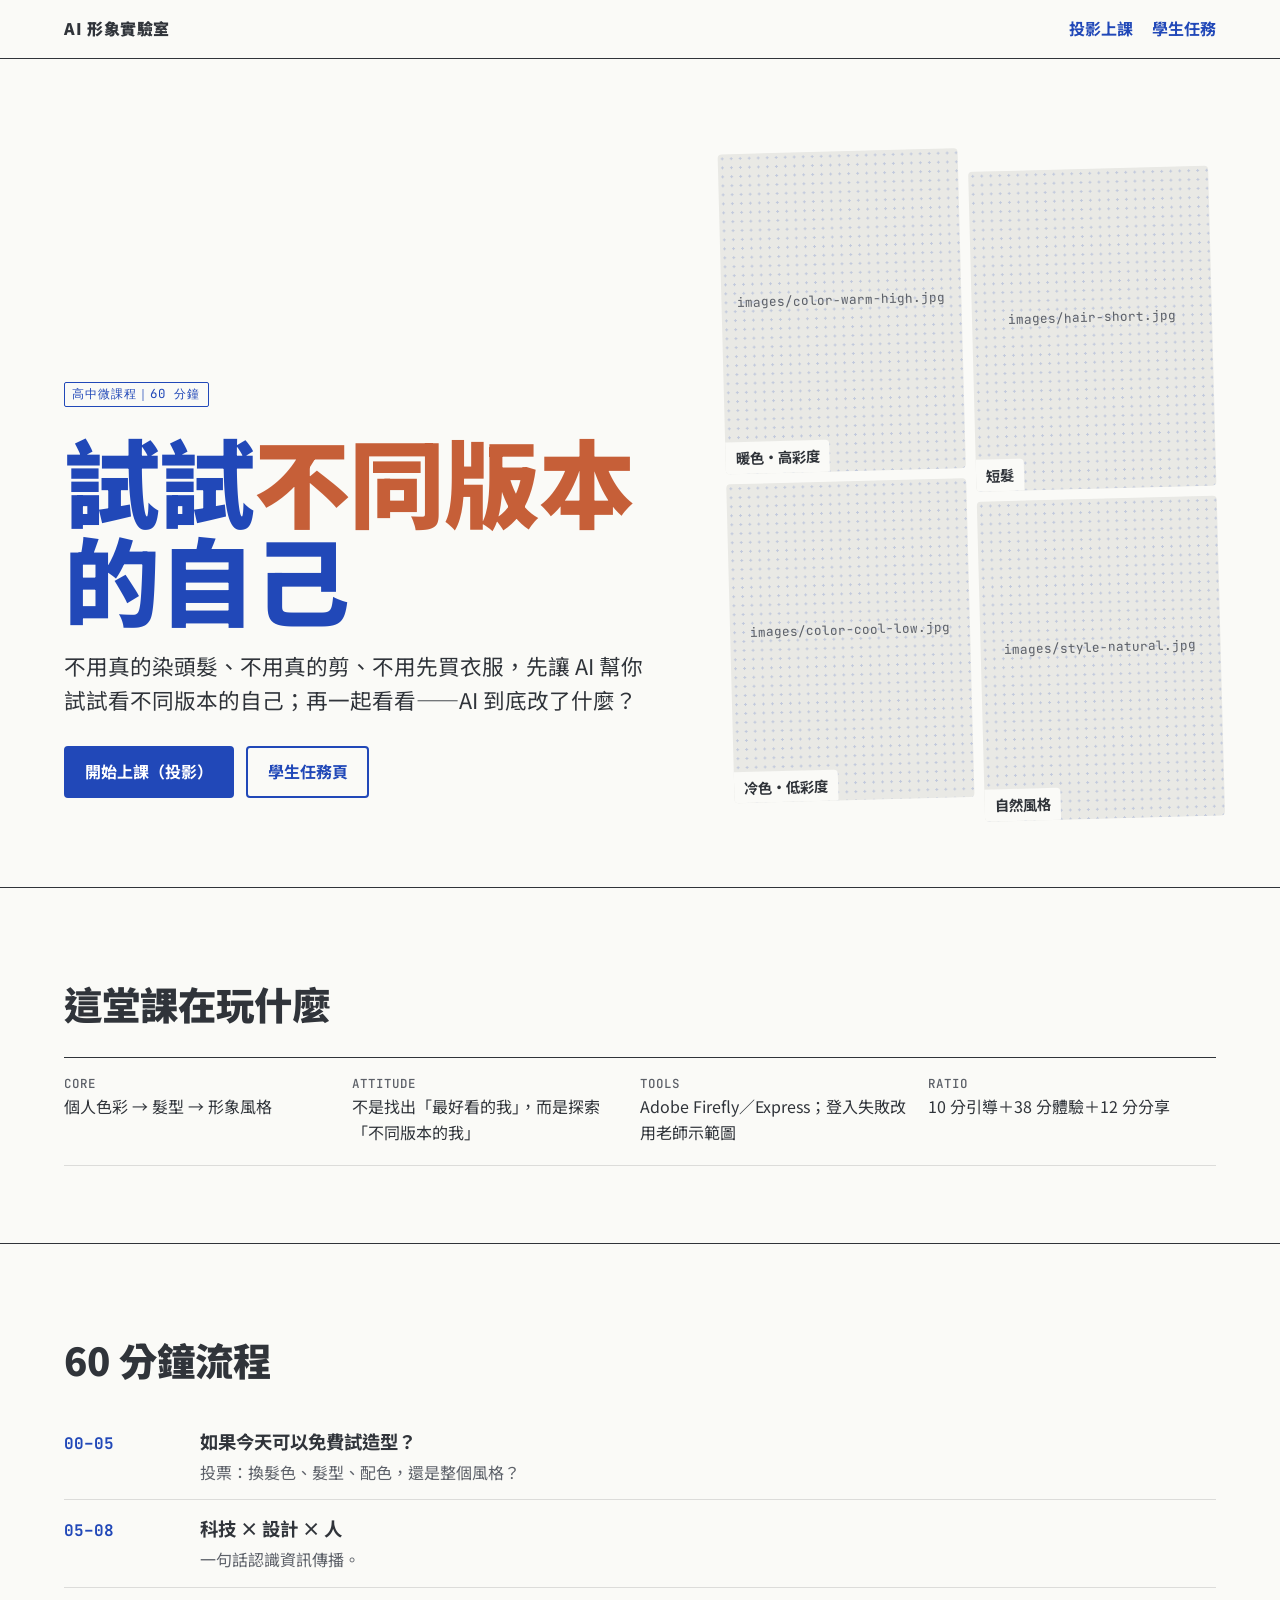
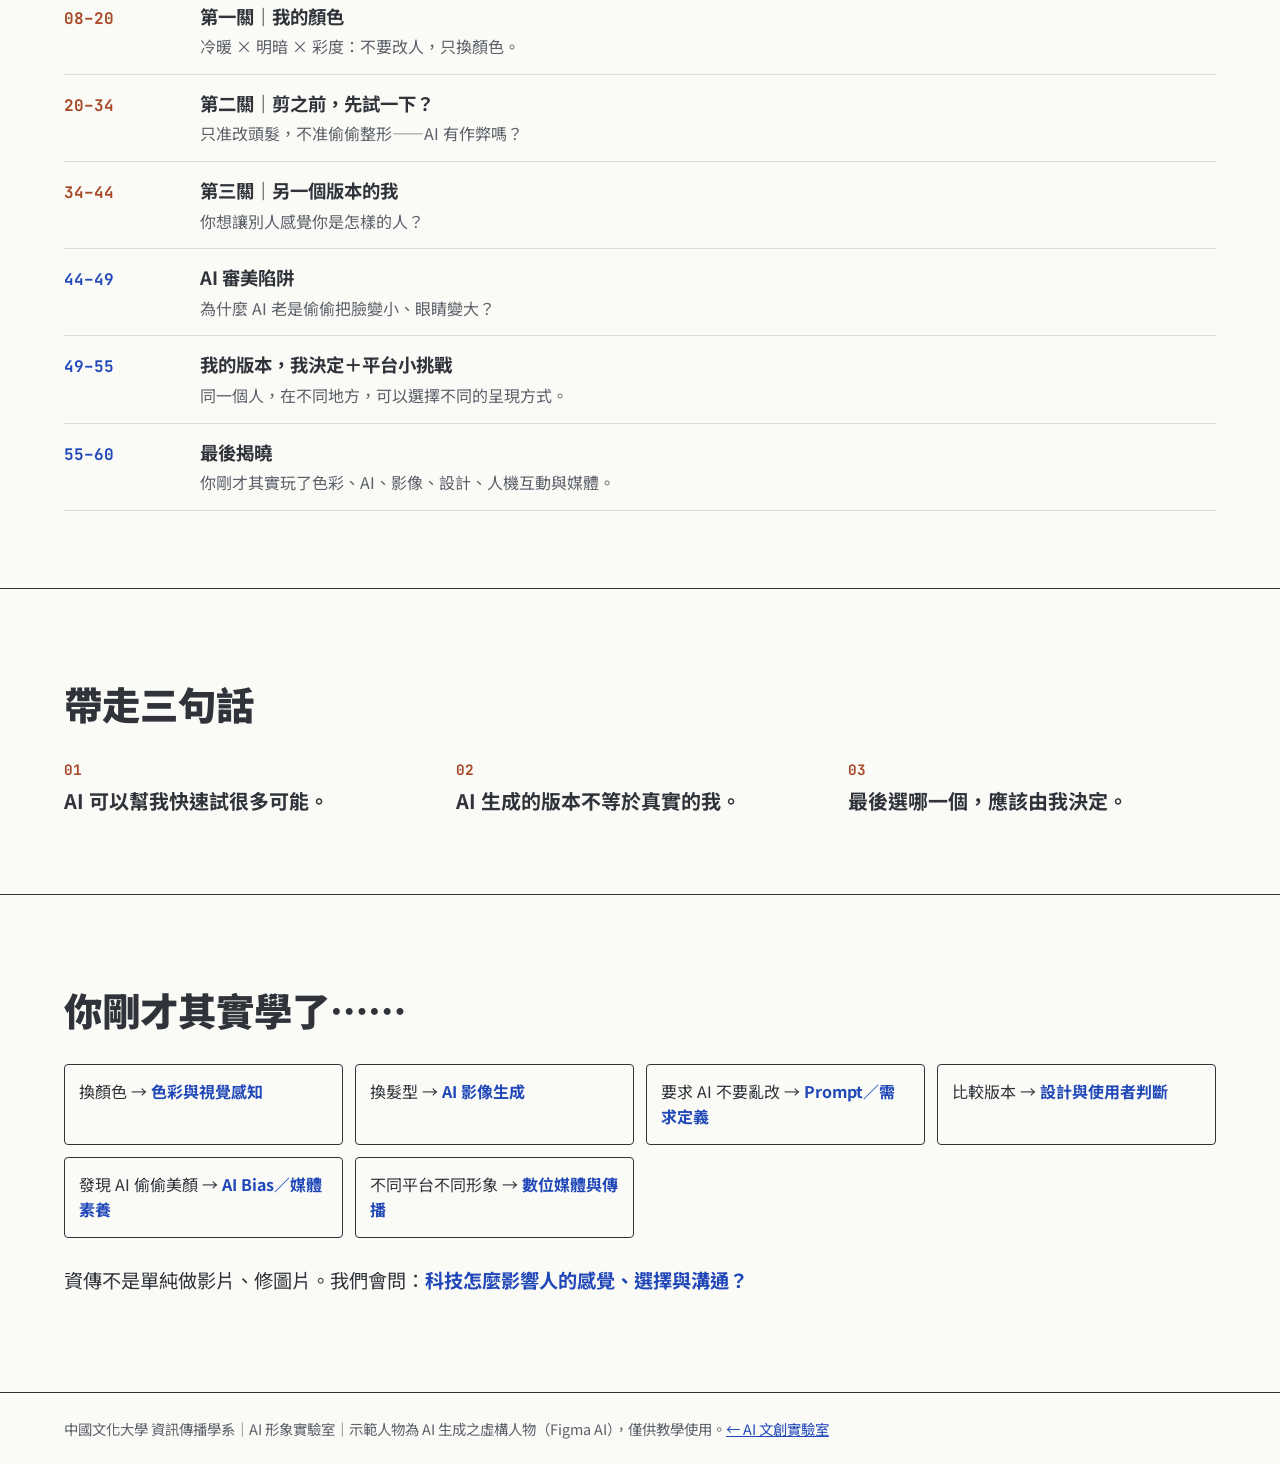
==== ai-image-lab/index.html @ ae5cad25 "新增 AI 形象實驗室（高中微課程）互動網站：介紹頁、18 頁投影、學生任務頁 - ai-image-lab/：投影簡報（講稿、計時、投票、Before/After、QR）、學生 Prompt 產生器" ====
<!doctype html>
<html lang="zh-Hant-TW">
<head>
<meta charset="utf-8">
<meta name="viewport" content="width=device-width,initial-scale=1">
<title>AI 形象實驗室</title>
<meta name="description" content="高中微課程：用 AI 玩配色、髮型與風格，看看 AI 到底懂不懂你。中國文化大學資訊傳播學系。">
<link rel="preconnect" href="https://fonts.googleapis.com"><link rel="preconnect" href="https://fonts.gstatic.com" crossorigin>
<link href="https://fonts.googleapis.com/css2?family=Noto+Sans+TC:wght@400;700;900&family=JetBrains+Mono:wght@500;700&display=swap" rel="stylesheet">
<link rel="stylesheet" href="assets/style.css">
</head>
<body>
<header class="site-head">
  <span class="brand">AI 形象實驗室</span>
  <nav><a href="slides.html">投影上課</a><a href="student.html">學生任務</a></nav>
</header>

<main>
  <section class="hero">
    <div>
      <span class="tag">高中微課程｜60 分鐘</span>
      <h1>試試<em>不同版本</em>的自己</h1>
      <p class="sub">不用真的染頭髮、不用真的剪、不用先買衣服，先讓 AI 幫你試試看不同版本的自己；再一起看看——AI 到底改了什麼？</p>
      <div class="cta">
        <a class="btn" href="slides.html">開始上課（投影）</a>
        <a class="btn ghost" href="student.html">學生任務頁</a>
      </div>
    </div>
    <div class="hero-grid" id="heroGrid"></div>
  </section>

  <section class="band">
    <h2>這堂課在玩什麼</h2>
    <div class="facts">
      <div><b>CORE</b>個人色彩 → 髮型 → 形象風格</div>
      <div><b>ATTITUDE</b>不是找出「最好看的我」，而是探索「不同版本的我」</div>
      <div><b>TOOLS</b>Adobe Firefly／Express；登入失敗改用老師示範圖</div>
      <div><b>RATIO</b>10 分引導＋38 分體驗＋12 分分享</div>
    </div>
  </section>

  <section class="band">
    <h2>60 分鐘流程</h2>
    <ol class="timeline">
      <li><span class="t">00–05</span><div><h3>如果今天可以免費試造型？</h3><p>投票：換髮色、髮型、配色，還是整個風格？</p></div></li>
      <li><span class="t">05–08</span><div><h3>科技 × 設計 × 人</h3><p>一句話認識資訊傳播。</p></div></li>
      <li class="play"><span class="t">08–20</span><div><h3>第一關｜我的顏色</h3><p>冷暖 × 明暗 × 彩度：不要改人，只換顏色。</p></div></li>
      <li class="play"><span class="t">20–34</span><div><h3>第二關｜剪之前，先試一下？</h3><p>只准改頭髮，不准偷偷整形——AI 有作弊嗎？</p></div></li>
      <li class="play"><span class="t">34–44</span><div><h3>第三關｜另一個版本的我</h3><p>你想讓別人感覺你是怎樣的人？</p></div></li>
      <li><span class="t">44–49</span><div><h3>AI 審美陷阱</h3><p>為什麼 AI 老是偷偷把臉變小、眼睛變大？</p></div></li>
      <li><span class="t">49–55</span><div><h3>我的版本，我決定＋平台小挑戰</h3><p>同一個人，在不同地方，可以選擇不同的呈現方式。</p></div></li>
      <li><span class="t">55–60</span><div><h3>最後揭曉</h3><p>你剛才其實玩了色彩、AI、影像、設計、人機互動與媒體。</p></div></li>
    </ol>
  </section>

  <section class="band">
    <h2>帶走三句話</h2>
    <div class="three">
      <p>AI 可以幫我快速試很多可能。</p>
      <p>AI 生成的版本不等於真實的我。</p>
      <p>最後選哪一個，應該由我決定。</p>
    </div>
  </section>

  <section class="band">
    <h2>你剛才其實學了……</h2>
    <div class="reveal-map">
      <div>換顏色 → <b>色彩與視覺感知</b></div>
      <div>換髮型 → <b>AI 影像生成</b></div>
      <div>要求 AI 不要亂改 → <b>Prompt／需求定義</b></div>
      <div>比較版本 → <b>設計與使用者判斷</b></div>
      <div>發現 AI 偷偷美顏 → <b>AI Bias／媒體素養</b></div>
      <div>不同平台不同形象 → <b>數位媒體與傳播</b></div>
    </div>
    <p style="margin-top:1.4em;font-size:1.2rem">資傳不是單純做影片、修圖片。我們會問：<b style="color:var(--cobalt)">科技怎麼影響人的感覺、選擇與溝通？</b></p>
  </section>
</main>

<footer class="site-foot">
  中國文化大學 資訊傳播學系｜AI 形象實驗室｜示範人物為 AI 生成之虛構人物（Figma AI），僅供教學使用。<a href="../">← AI 文創實驗室</a>
</footer>
<script src="assets/common.js"></script>
<script>
  document.getElementById("heroGrid").innerHTML =
    ["color-warm-high","hair-short","color-cool-low","style-natural"].map(k => LAB.fig(k)).join("");
  LAB.wireImages();
</script>
</body>
</html>
---- ai-image-lab/assets/style.css ----
/* AI 形象實驗室 — mono-color CIS：Neutral White 紙底 + Cobalt（冷）/ Terracotta（暖）雙墨
   對比檢核（WCAG 2.1）：
   --ink-text  on paper 11.97:1 ｜ --cobalt on paper 7.48:1 ｜ --terra-text on paper 5.46:1
   --terra (#C65F38) on paper 3.94:1 → 只用於 ≥24px 大字或裝飾；白字疊 terracotta 只用於 ≥19px 粗體 */
:root{
  --paper:#FAFAF7; --paper-2:#E9E9E5;
  --cobalt:#2148B8; --cobalt-tint:#DCE3F4;
  --terra:#C65F38; --terra-text:#A84A28; --terra-tint:#F6E1D7;
  --ink-text:#30343A; --ink-soft:#5C6068;
  --line:#30343A26;
  --font:"Noto Sans TC","Noto Sans CJK TC","PingFang TC","Microsoft JhengHei",system-ui,sans-serif;
  --mono:"JetBrains Mono",ui-monospace,Menlo,monospace;
  --r:4px;
}
*{box-sizing:border-box}
html,body{margin:0;background:var(--paper);color:var(--ink-text);font-family:var(--font);line-height:1.6;-webkit-text-size-adjust:100%}
a{color:var(--cobalt)}
img{max-width:100%;display:block}
button{font:inherit;cursor:pointer}
:focus-visible{outline:3px solid var(--cobalt);outline-offset:3px}
.mono{font-family:var(--mono);letter-spacing:.02em}
.sr-only{position:absolute;width:1px;height:1px;overflow:hidden;clip:rect(0 0 0 0)}

/* 半色調網點（裝飾，非資訊） */
.dots{background-image:radial-gradient(var(--cobalt) 1.2px,transparent 1.4px);background-size:9px 9px;opacity:.18}
.dots-warm{background-image:radial-gradient(var(--terra) 1.2px,transparent 1.4px);background-size:9px 9px;opacity:.25}

/* ---------- 按鈕／標籤 ---------- */
.btn{display:inline-flex;align-items:center;gap:.5em;padding:.7em 1.2em;border-radius:var(--r);border:2px solid var(--cobalt);background:var(--cobalt);color:#fff;font-weight:700;text-decoration:none;font-size:1rem;min-height:44px}
.btn.ghost{background:transparent;color:var(--cobalt)}
.btn.warm{background:var(--terra);border-color:var(--terra);font-size:19px}
.btn:hover{filter:brightness(1.08)}
.tag{display:inline-block;font-family:var(--mono);font-size:.78rem;letter-spacing:.08em;text-transform:uppercase;color:var(--cobalt);border:1.5px solid var(--cobalt);padding:.15em .6em;border-radius:2px}
.tag.warm{color:var(--terra-text);border-color:var(--terra-text)}
.chip{display:inline-block;padding:.35em .9em;border:2px solid var(--ink-text);border-radius:999px;margin:.25em;background:var(--paper);color:var(--ink-text);font-weight:700}
.chip[aria-pressed="true"]{background:var(--cobalt);border-color:var(--cobalt);color:#fff}

/* ---------- 圖片槽：缺檔時顯示預留檔名 ---------- */
.ph{position:relative;margin:0;background:var(--paper-2);border-radius:var(--r);overflow:hidden;aspect-ratio:3/4}
.ph img{width:100%;height:100%;object-fit:cover}
.ph figcaption{position:absolute;left:0;bottom:0;padding:.3em .7em;background:var(--paper);font-weight:700;font-size:.9rem;border-top-right-radius:var(--r)}
.ph.missing img{display:none}
.ph.missing::before{content:"";position:absolute;inset:0;background-image:radial-gradient(var(--cobalt) 1.2px,transparent 1.4px);background-size:9px 9px;opacity:.2}
.ph.missing::after{content:"images/" attr(data-file);position:absolute;inset:auto 0 50% 0;text-align:center;font-family:var(--mono);font-size:.8rem;color:var(--ink-soft)}

/* ---------- Before / After 拖曳比較 ---------- */
.ba{position:relative;aspect-ratio:3/4;border-radius:var(--r);overflow:hidden;background:var(--paper-2);user-select:none;touch-action:none}
.ba .ph{position:absolute;inset:0;aspect-ratio:auto;border-radius:0}
.ba .after{clip-path:inset(0 0 0 var(--pos,50%))}
.ba .handle{position:absolute;top:0;bottom:0;left:var(--pos,50%);width:3px;background:var(--paper);transform:translateX(-1.5px);box-shadow:0 0 0 1px var(--ink-text)}
.ba .handle::after{content:"⇆";position:absolute;top:50%;left:50%;transform:translate(-50%,-50%);width:44px;height:44px;border-radius:50%;background:var(--cobalt);color:#fff;display:grid;place-items:center;font-size:20px}
.ba .lab{position:absolute;top:.6em;font-family:var(--mono);font-size:.8rem;background:var(--paper);padding:.1em .5em;font-weight:700}
.ba .lab.l{left:.6em}.ba .lab.r{right:.6em}
.ba input[type=range]{position:absolute;inset:0;width:100%;height:100%;opacity:0;cursor:ew-resize;margin:0}

/* ---------- 計時器 ---------- */
.timer{font-family:var(--mono);font-weight:700;font-variant-numeric:tabular-nums}

/* =========================================================
   首頁（課程介紹）
   ========================================================= */
.site-head{display:flex;justify-content:space-between;align-items:center;padding:16px clamp(16px,5vw,64px);border-bottom:1.5px solid var(--ink-text)}
.site-head .brand{font-weight:900;letter-spacing:.04em}
.site-head nav a{margin-left:1.2em;font-weight:700;text-decoration:none}
.hero{display:grid;grid-template-columns:1.1fr .9fr;gap:clamp(24px,5vw,72px);padding:clamp(32px,7vw,96px) clamp(16px,5vw,64px);align-items:end;position:relative}
.hero h1{font-size:clamp(2.6rem,7.5vw,6rem);line-height:1.02;margin:.25em 0 .2em;font-weight:900;color:var(--cobalt);letter-spacing:-.01em}
.hero h1 em{font-style:normal;color:var(--terra)}
.hero .sub{font-size:clamp(1.05rem,2vw,1.35rem);max-width:28em}
.hero .cta{display:flex;gap:12px;flex-wrap:wrap;margin-top:28px}
.hero-grid{display:grid;grid-template-columns:1fr 1fr;gap:10px;transform:rotate(-1.5deg)}
.hero-grid .ph:nth-child(2){transform:translateY(24px)}
.hero-grid .ph:nth-child(4){transform:translateY(24px)}
.band{padding:clamp(32px,6vw,80px) clamp(16px,5vw,64px);border-top:1.5px solid var(--ink-text)}
.band h2{font-size:clamp(1.6rem,3.5vw,2.4rem);margin:.2em 0 .6em;font-weight:900}
.facts{display:grid;grid-template-columns:repeat(auto-fit,minmax(220px,1fr));gap:0;border-top:1.5px solid var(--ink-text)}
.facts div{padding:16px 16px 20px 0;border-bottom:1px solid var(--line)}
.facts b{display:block;font-family:var(--mono);font-size:.78rem;color:var(--ink-soft);letter-spacing:.08em;font-weight:500}
.timeline{list-style:none;margin:0;padding:0;display:grid;gap:0}
.timeline li{display:grid;grid-template-columns:7.5em 1fr;gap:16px;padding:14px 0;border-bottom:1px solid var(--line);align-items:baseline}
.timeline .t{font-family:var(--mono);color:var(--cobalt);font-weight:700}
.timeline li.play .t{color:var(--terra-text)}
.timeline h3{margin:0;font-size:1.15rem}
.timeline p{margin:.2em 0 0;color:var(--ink-soft)}
.three{display:grid;grid-template-columns:repeat(3,1fr);gap:24px;counter-reset:n}
.three p{margin:0;font-size:1.25rem;font-weight:700;counter-increment:n}
.three p::before{content:counter(n,decimal-leading-zero);display:block;font-family:var(--mono);color:var(--terra-text);font-size:.9rem;margin-bottom:.3em}
.reveal-map{display:grid;grid-template-columns:repeat(auto-fit,minmax(240px,1fr));gap:12px}
.reveal-map div{border:1.5px solid var(--ink-text);border-radius:var(--r);padding:14px}
.reveal-map b{color:var(--cobalt)}
.site-foot{padding:24px clamp(16px,5vw,64px);border-top:1.5px solid var(--ink-text);font-size:.9rem;color:var(--ink-soft)}
@media (max-width:760px){
  .hero{grid-template-columns:1fr}
  .three{grid-template-columns:1fr}
  .timeline li{grid-template-columns:1fr;gap:2px}
  .site-head nav a{margin-left:.8em;font-size:.9rem}
}

/* =========================================================
   投影簡報
   ========================================================= */
body.deck{overflow:hidden;height:100vh;height:100dvh}
.deck-top{position:fixed;top:0;left:0;right:0;height:52px;display:flex;align-items:center;gap:16px;padding:0 20px;z-index:10;background:var(--paper);border-bottom:1.5px solid var(--ink-text)}
.deck-top *{white-space:nowrap}
.deck-top .sec{font-weight:900;overflow:hidden;text-overflow:ellipsis}
.deck-top .seg{font-family:var(--mono);font-size:.85rem;color:var(--ink-soft)}
.deck-top .spacer{flex:1}
.deck-top button{background:none;border:1.5px solid var(--ink-text);border-radius:var(--r);padding:.25em .7em;min-height:36px;color:var(--ink-text);font-weight:700}
.deck-top .timer{font-size:1.15rem}
.deck-top .timer.over{color:var(--terra-text)}
.progress{position:fixed;left:0;top:52px;height:4px;background:var(--cobalt);z-index:10;transition:width .3s}
.stage{position:fixed;inset:56px 0 0 0}
.slide{position:absolute;inset:0;padding:clamp(20px,4vw,56px) clamp(20px,6vw,88px) 88px;display:none;flex-direction:column;justify-content:safe center;overflow:auto}
.slide.on{display:flex;animation:in .45s cubic-bezier(.2,.7,.2,1)}
@keyframes in{from{opacity:0;transform:translateY(14px)}to{opacity:1;transform:none}}
@media (prefers-reduced-motion:reduce){.slide.on{animation:none}*{transition:none!important}}
.slide .kicker{font-family:var(--mono);color:var(--terra-text);font-weight:700;letter-spacing:.1em;margin-bottom:.4em}
.slide h2{font-size:clamp(2.2rem,6vw,5.2rem);line-height:1.08;margin:0 0 .3em;font-weight:900;color:var(--cobalt);letter-spacing:-.01em}
.slide h2 em{font-style:normal;color:var(--terra)}
.slide .lead{font-size:clamp(1.2rem,2.6vw,2rem);max-width:30em;margin:0 0 .6em}
.slide .big{font-size:clamp(1.6rem,4vw,3.2rem);font-weight:900;line-height:1.2}
.slide .soft{color:var(--ink-soft)}
.cols{display:grid;grid-template-columns:1fr 1fr;gap:clamp(20px,4vw,64px);align-items:center}
.cols.wide-left{grid-template-columns:1.25fr .75fr}
.grid4{display:grid;grid-template-columns:repeat(4,1fr);gap:12px}
.grid2x2{display:grid;grid-template-columns:1fr 1fr;gap:10px;max-height:72vh;aspect-ratio:3/4}
.grid2x2 .ph{aspect-ratio:auto}
.grid3{display:grid;grid-template-columns:repeat(3,1fr);gap:12px}
.ba.fit{max-height:70vh;margin:auto;width:auto;height:70vh}
.vote{display:grid;grid-template-columns:repeat(2,1fr);gap:12px;max-width:760px}
.vote button{display:flex;justify-content:space-between;align-items:center;text-align:left;padding:18px 20px;border:2px solid var(--ink-text);border-radius:var(--r);background:var(--paper);font-size:clamp(1.1rem,2.2vw,1.6rem);font-weight:700;color:var(--ink-text);position:relative;overflow:hidden}
.vote button .bar{position:absolute;left:0;bottom:0;height:6px;background:var(--terra);transition:width .3s}
.vote button .n{font-family:var(--mono);color:var(--cobalt);font-size:1.4em}
.equation{display:flex;flex-wrap:wrap;align-items:baseline;gap:.3em;font-size:clamp(2.6rem,8vw,7rem);font-weight:900;line-height:1}
.equation .x{color:var(--terra)}
.equation span:not(.x){color:var(--cobalt)}
.rules{display:grid;grid-template-columns:repeat(3,1fr);gap:16px;margin-top:1.5em}
.rules div{border-top:3px solid var(--cobalt);padding-top:10px;font-weight:700}
.rules b{font-family:var(--mono);color:var(--terra-text);display:block}
.check{display:grid;grid-template-columns:repeat(auto-fill,minmax(140px,1fr));gap:10px}
.check button{padding:14px;border:2px solid var(--ink-text);border-radius:var(--r);background:var(--paper);font-size:1.25rem;font-weight:700;color:var(--ink-text);text-align:left}
.check button[aria-pressed="true"]{background:var(--terra);border-color:var(--terra);color:#fff;font-size:1.25rem}
.check button[aria-pressed="true"]::before{content:"✓ "}
.prompt-card{border:2px solid var(--ink-text);border-radius:var(--r);padding:14px 18px;margin:.5em 0;background:var(--paper)}
.prompt-card .tag{margin-bottom:.4em}
.prompt-card p{margin:.2em 0 0;font-size:clamp(1rem,1.6vw,1.25rem)}
.prompt-card.bad{border-color:var(--terra-text)}
.notes{position:fixed;left:0;right:0;bottom:0;max-height:36vh;overflow:auto;background:var(--ink-text);color:var(--paper);padding:14px 24px;z-index:20;font-size:1rem;display:none}
.notes.on{display:block}
.notes b{color:#FFC8B3}
.overview{position:fixed;inset:56px 0 0 0;background:var(--paper);z-index:15;overflow:auto;padding:24px;display:none;grid-template-columns:repeat(auto-fill,minmax(220px,1fr));gap:12px;align-content:start}
.overview.on{display:grid}
.overview button{text-align:left;border:1.5px solid var(--ink-text);border-radius:var(--r);background:var(--paper);padding:12px;min-height:90px;color:var(--ink-text)}
.overview button.cur{border:3px solid var(--cobalt)}
.overview .n{font-family:var(--mono);color:var(--terra-text);font-size:.85rem}
.navbtn{position:fixed;bottom:16px;z-index:12;width:48px;height:48px;border-radius:50%;border:2px solid var(--ink-text);background:var(--paper);font-size:1.3rem;color:var(--ink-text)}
.navbtn.prev{right:76px}.navbtn.next{right:20px;background:var(--cobalt);border-color:var(--cobalt);color:#fff}
.qr-box{display:flex;gap:20px;align-items:center;flex-wrap:wrap}
.qr{background:#fff;padding:12px;border:1.5px solid var(--ink-text);width:max-content}
.countdown{font-size:clamp(3rem,9vw,7rem);color:var(--cobalt);line-height:1}
.countdown.done{color:var(--terra)}
/* 色彩三軸互動 */
.axes{display:grid;gap:18px}
.axes label{display:grid;grid-template-columns:3em 1fr 3em;gap:12px;align-items:center;font-weight:900;font-size:1.3rem}
.axes label span:last-child{text-align:right}
.axes input[type=range]{width:100%;accent-color:var(--cobalt);height:32px}
.swatch-stage{aspect-ratio:3/4;max-height:66vh;border-radius:var(--r);position:relative;overflow:hidden;background:var(--paper-2)}
.swatch-stage .bg{position:absolute;inset:0}
.swatch-stage svg{position:absolute;inset:8% 10% 0 10%;width:80%;height:92%}
.swatch-stage .read{position:absolute;left:10px;top:10px;font-family:var(--mono);font-size:.85rem;background:var(--paper);padding:.15em .5em}
.map{display:grid;grid-template-columns:repeat(auto-fit,minmax(260px,1fr));gap:10px}
.map button{display:block;text-align:left;border:2px solid var(--ink-text);border-radius:var(--r);background:var(--paper);padding:14px 16px;font-size:1.25rem;font-weight:700;color:var(--ink-text);min-height:76px}
.map button .to{display:block;color:var(--cobalt);font-size:1.1rem;opacity:0;transform:translateY(6px);transition:.3s}
.map button.shown .to{opacity:1;transform:none}
.map button .to::before{content:"→ "}
.platforms{display:flex;flex-wrap:wrap;gap:8px;margin-top:.8em}
.platforms span{border:2px solid var(--cobalt);color:var(--cobalt);border-radius:999px;padding:.25em .9em;font-weight:700;font-size:1.2rem}
.fill{border-bottom:3px solid var(--terra);display:inline-block;min-width:4em}
@media (max-width:820px){
  .cols,.cols.wide-left{grid-template-columns:1fr}
  .grid4{grid-template-columns:repeat(2,1fr)}
  .rules{grid-template-columns:1fr}
  .ba.fit{height:auto;width:100%}
  .deck-top .seg,.deck-top .hide-sm,.deck-top .cnt{display:none}
  .deck-top{gap:10px;padding:0 12px}
}

/* =========================================================
   學生任務頁（手機優先）
   ========================================================= */
.stu{max-width:640px;margin:0 auto;padding:0 16px 96px}
.stu header{padding:20px 0 12px;border-bottom:1.5px solid var(--ink-text)}
.stu header h1{margin:.2em 0 0;font-size:1.8rem;color:var(--cobalt);font-weight:900;line-height:1.2}
.stu-tabs{position:sticky;top:0;z-index:5;background:var(--paper);display:flex;gap:6px;overflow-x:auto;padding:10px 0;border-bottom:1px solid var(--line)}
.stu-tabs a{flex:none;text-decoration:none;font-weight:700;padding:.4em .9em;border:1.5px solid var(--ink-text);border-radius:999px;color:var(--ink-text);font-size:.95rem}
.stu-tabs a.on{background:var(--cobalt);border-color:var(--cobalt);color:#fff}
.stu section{padding:24px 0;border-bottom:1px solid var(--line);scroll-margin-top:60px}
.stu h2{font-size:1.45rem;margin:.2em 0 .5em;font-weight:900}
.stu h2 small{display:block;font-family:var(--mono);font-size:.78rem;color:var(--terra-text);letter-spacing:.08em}
.stu .box{border:2px solid var(--ink-text);border-radius:var(--r);padding:14px;margin:12px 0;background:var(--paper)}
.stu .box.note{border-color:var(--cobalt);background:var(--cobalt-tint)}
.stu textarea,.stu input[type=text]{width:100%;font:inherit;font-size:1rem;padding:10px 12px;border:2px solid var(--ink-text);border-radius:var(--r);background:#fff;color:var(--ink-text)}
.stu textarea{min-height:120px;resize:vertical}
.stu label.f{display:block;font-weight:700;margin:12px 0 4px}
.stu .row{display:flex;gap:8px;flex-wrap:wrap;align-items:center;margin-top:8px}
.copied{font-family:var(--mono);font-size:.85rem;color:var(--cobalt)}
.stu .grid2{display:grid;grid-template-columns:1fr 1fr;gap:8px}
.stu .check button{font-size:1rem;padding:10px}
.stu .check button[aria-pressed="true"]{font-size:1rem}
.fab{position:fixed;right:16px;bottom:16px;z-index:6}
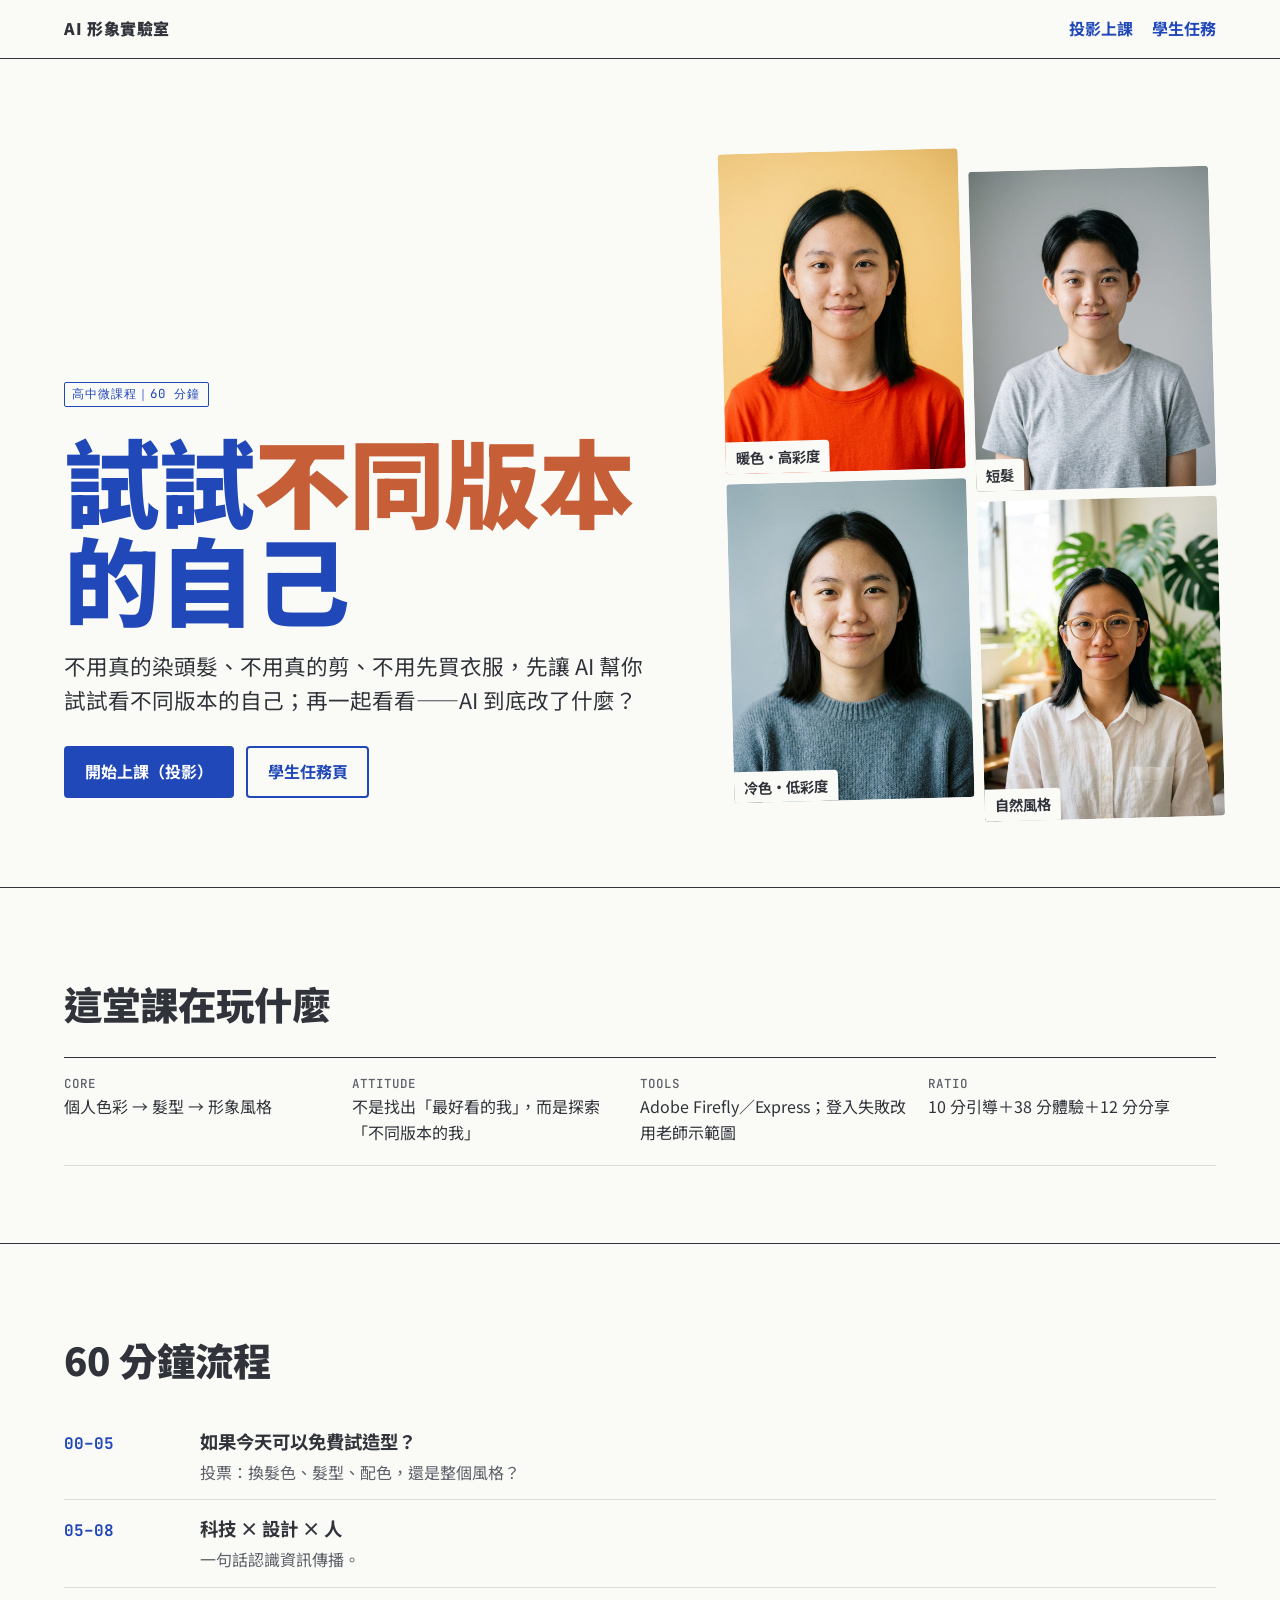
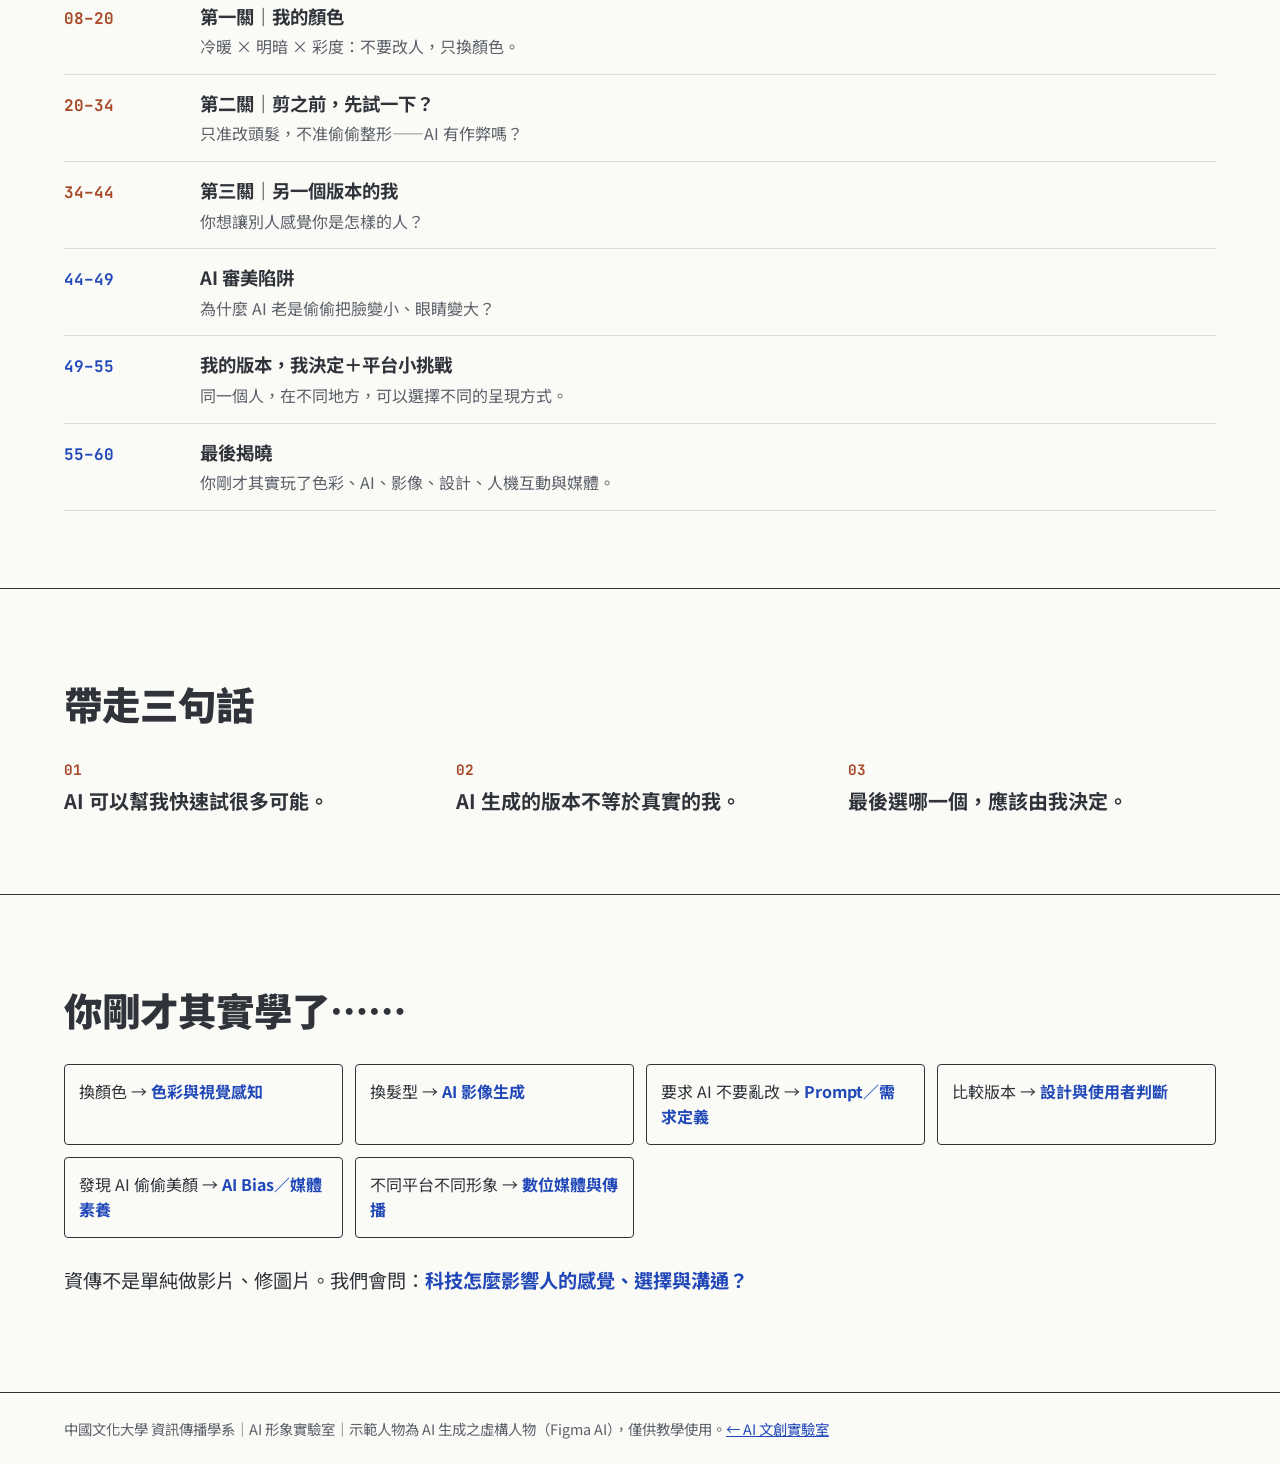
==== commit 81861074: "ai-image-lab：學生任務頁相容舊版手機瀏覽器 - 移除 optional chaining（iOS 13.4 以前整段腳本失效） - aspect-ratio / inset 加 paddi" ====
--- a/ai-image-lab/index.html
+++ b/ai-image-lab/index.html
@@ -7,7 +7,7 @@
 <meta name="description" content="高中微課程：用 AI 玩配色、髮型與風格，看看 AI 到底懂不懂你。中國文化大學資訊傳播學系。">
 <link rel="preconnect" href="https://fonts.googleapis.com"><link rel="preconnect" href="https://fonts.gstatic.com" crossorigin>
 <link href="https://fonts.googleapis.com/css2?family=Noto+Sans+TC:wght@400;700;900&family=JetBrains+Mono:wght@500;700&display=swap" rel="stylesheet">
-<link rel="stylesheet" href="assets/style.css">
+<link rel="stylesheet" href="assets/style.css?v=3">
 </head>
 <body>
 <header class="site-head">
@@ -79,7 +79,7 @@
 <footer class="site-foot">
   中國文化大學 資訊傳播學系｜AI 形象實驗室｜示範人物為 AI 生成之虛構人物（Figma AI），僅供教學使用。<a href="../">← AI 文創實驗室</a>
 </footer>
-<script src="assets/common.js"></script>
+<script src="assets/common.js?v=3"></script>
 <script>
   document.getElementById("heroGrid").innerHTML =
     ["color-warm-high","hair-short","color-cool-low","style-natural"].map(k => LAB.fig(k)).join("");
--- a/ai-image-lab/assets/style.css
+++ b/ai-image-lab/assets/style.css
@@ -207,3 +207,16 @@
 .stu .check button{font-size:1rem;padding:10px}
 .stu .check button[aria-pressed="true"]{font-size:1rem}
 .fab{position:fixed;right:16px;bottom:16px;z-index:6}
+
+/* 舊版 Safari（iOS 14 以前）不支援 aspect-ratio / inset：改用 padding 比例與四邊定位 */
+@supports not (aspect-ratio:3/4){
+  .ph,.ba{height:0;padding-top:133.333%}
+  .ph img{position:absolute;top:0;left:0}
+  .ba .ph,.grid2x2 .ph{padding-top:0;height:auto}
+  .ba .ph{position:absolute;top:0;right:0;bottom:0;left:0}
+  .grid2x2 .ph{height:0;padding-top:133.333%}
+  .grid2x2{aspect-ratio:auto}
+  .swatch-stage{height:60vh}
+  .ph.missing::before{top:0;right:0;bottom:0;left:0}
+  .ba input[type=range]{top:0;left:0}
+}
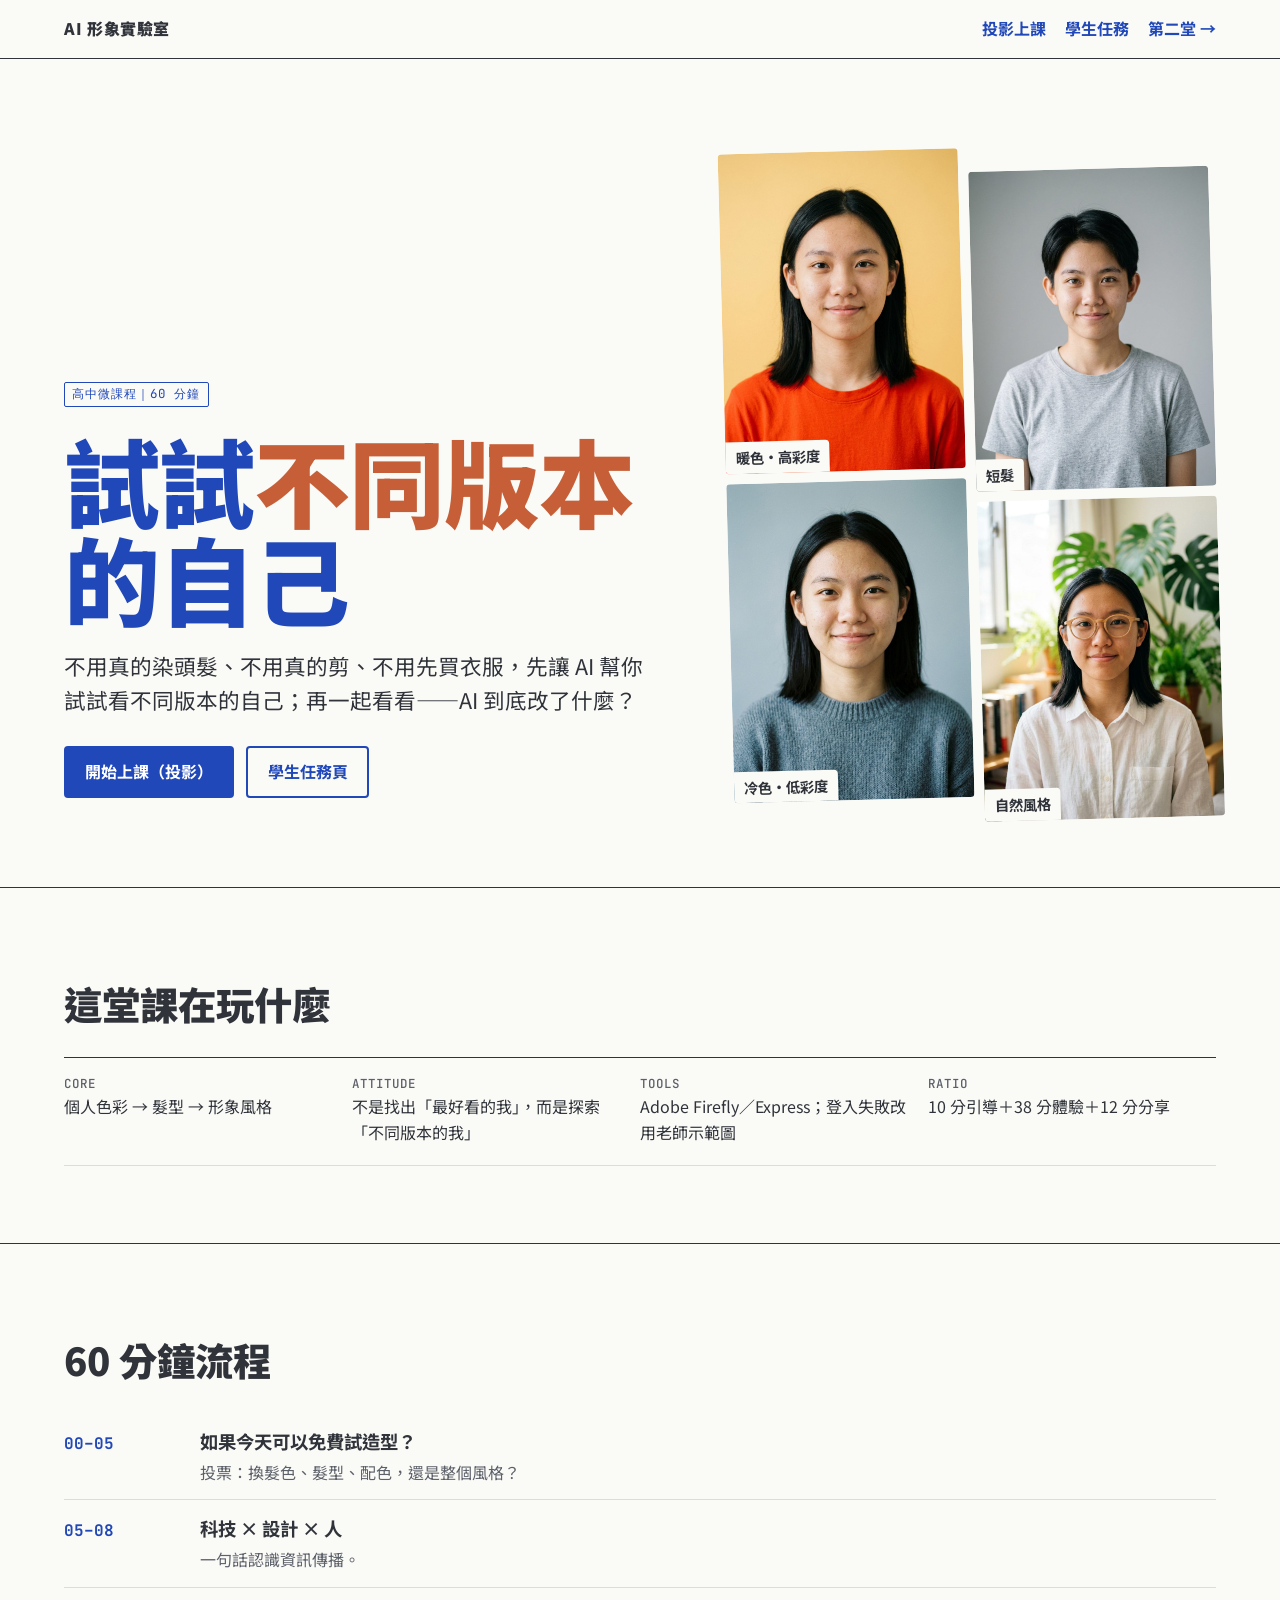
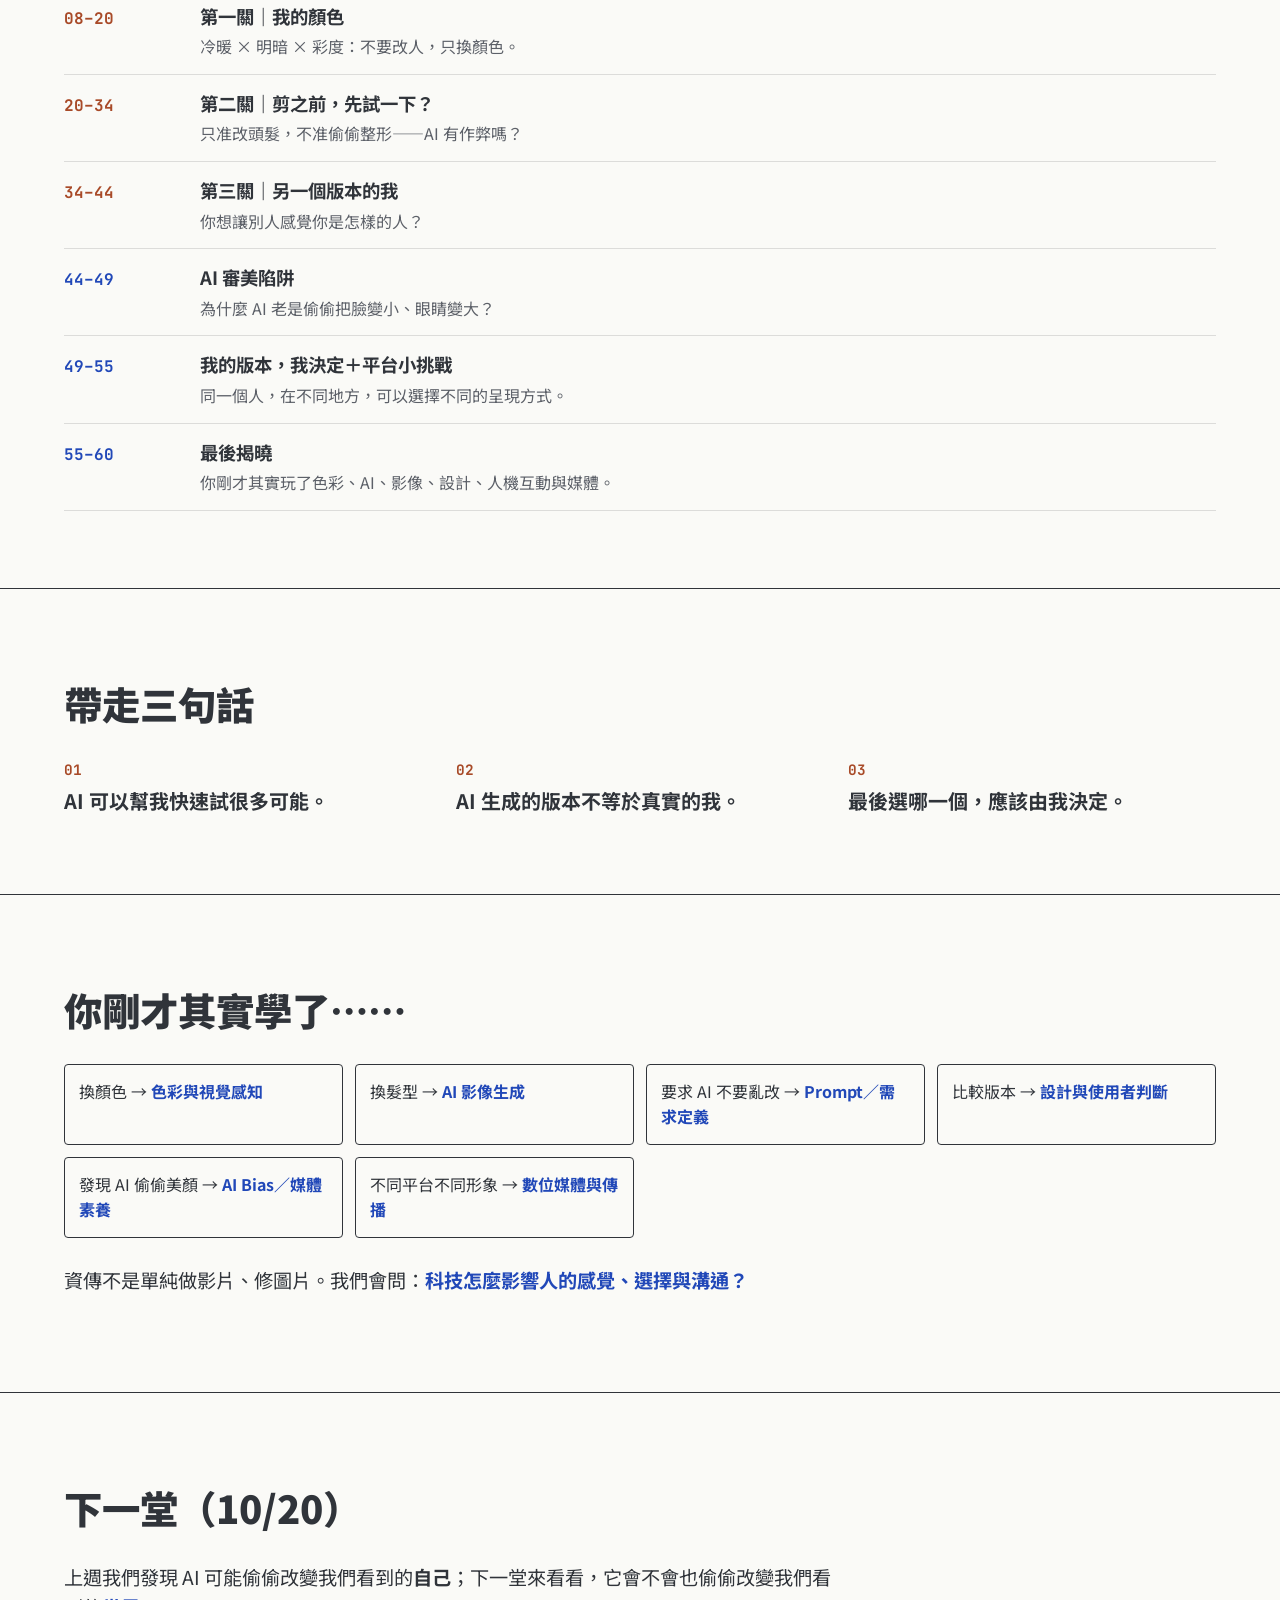
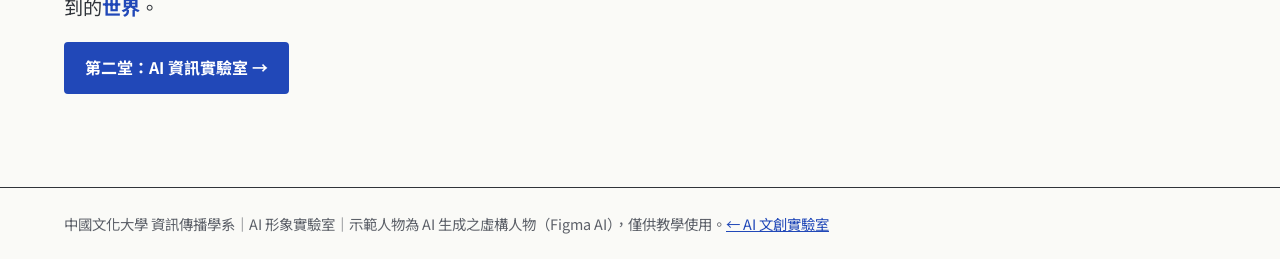
==== commit 0f71d7c3: "ai-image-lab：第二堂網站、兩段式美顏排序活動、課後回饋問卷 - week2/：AI 資訊實驗室（推薦泡泡、真假照片、假新聞偵探、AI 幻覺） - tools/beautify.py 產生同" ====
--- a/ai-image-lab/index.html
+++ b/ai-image-lab/index.html
@@ -7,12 +7,12 @@
 <meta name="description" content="高中微課程：用 AI 玩配色、髮型與風格，看看 AI 到底懂不懂你。中國文化大學資訊傳播學系。">
 <link rel="preconnect" href="https://fonts.googleapis.com"><link rel="preconnect" href="https://fonts.gstatic.com" crossorigin>
 <link href="https://fonts.googleapis.com/css2?family=Noto+Sans+TC:wght@400;700;900&family=JetBrains+Mono:wght@500;700&display=swap" rel="stylesheet">
-<link rel="stylesheet" href="assets/style.css?v=3">
+<link rel="stylesheet" href="assets/style.css?v=4">
 </head>
 <body>
 <header class="site-head">
   <span class="brand">AI 形象實驗室</span>
-  <nav><a href="slides.html">投影上課</a><a href="student.html">學生任務</a></nav>
+  <nav><a href="slides.html">投影上課</a><a href="student.html">學生任務</a><a href="week2/">第二堂 →</a></nav>
 </header>
 
 <main>
@@ -74,12 +74,16 @@
     </div>
     <p style="margin-top:1.4em;font-size:1.2rem">資傳不是單純做影片、修圖片。我們會問：<b style="color:var(--cobalt)">科技怎麼影響人的感覺、選擇與溝通？</b></p>
   </section>
+<section class="band">
+    <h2>下一堂（10/20）</h2>
+    <p style="font-size:1.2rem;max-width:40em">上週我們發現 AI 可能偷偷改變我們看到的<b>自己</b>；下一堂來看看，它會不會也偷偷改變我們看到的<b style="color:var(--cobalt)">世界</b>。</p>
+    <p><a class="btn" href="week2/">第二堂：AI 資訊實驗室 →</a></p>
+  </section>
 </main>
-
 <footer class="site-foot">
   中國文化大學 資訊傳播學系｜AI 形象實驗室｜示範人物為 AI 生成之虛構人物（Figma AI），僅供教學使用。<a href="../">← AI 文創實驗室</a>
 </footer>
-<script src="assets/common.js?v=3"></script>
+<script src="assets/common.js?v=4"></script>
 <script>
   document.getElementById("heroGrid").innerHTML =
     ["color-warm-high","hair-short","color-cool-low","style-natural"].map(k => LAB.fig(k)).join("");
--- a/ai-image-lab/assets/style.css
+++ b/ai-image-lab/assets/style.css
@@ -220,3 +220,89 @@
   .ph.missing::before{top:0;right:0;bottom:0;left:0}
   .ba input[type=range]{top:0;left:0}
 }
+
+/* ---------- 排序活動 ---------- */
+.sorter-grid{display:grid;grid-template-columns:repeat(3,1fr);gap:10px}
+.sort-card{position:relative;padding:0;border:3px solid var(--ink-text);border-radius:var(--r);background:var(--paper);overflow:hidden;color:var(--ink-text)}
+.sort-card .ph{border-radius:0}
+.sort-card.picked{border-color:var(--cobalt)}
+.sort-letter{position:absolute;left:6px;top:6px;background:var(--paper);font-family:var(--mono);font-weight:700;padding:0 .45em;border-radius:2px}
+.sort-n{position:absolute;right:6px;top:6px;width:2.2em;height:2.2em;border-radius:50%;display:grid;place-items:center;font-weight:900;font-size:1.1rem;color:#fff;background:var(--cobalt)}
+.sort-n:empty{display:none}
+.sort-reveal{position:absolute;left:0;right:0;bottom:0;padding:.35em .5em;background:var(--ink-text);color:var(--paper);font-weight:700;font-size:.95rem;text-align:left}
+.sort-card.ok{border-color:var(--cobalt)}
+.sort-card.ng{border-color:var(--terra)}
+.sort-card.ng .sort-reveal{background:var(--terra-text)}
+.sort-hint{margin:.6em 0 .2em;color:var(--ink-soft)}
+.sort-result{font-weight:700;color:var(--cobalt);min-height:1.6em}
+.slide .sorter-grid{max-width:min(860px,100%)}
+.slide .sorter-grid .ph{max-height:46vh}
+
+/* ---------- 回饋問卷 ---------- */
+.fb fieldset{margin:12px 0}
+.fb legend{padding:0 .3em;font-size:1.05rem;line-height:1.5}
+.fb .opts,.fb .likert{display:grid;gap:6px}
+.fb .opt{display:flex;gap:.6em;align-items:flex-start;padding:10px 12px;border:1.5px solid var(--line);border-radius:var(--r);background:#fff;cursor:pointer;line-height:1.45}
+.fb .opt input{margin-top:.25em;width:20px;height:20px;accent-color:var(--cobalt);flex:none}
+.fb .opt:has(input:checked){border-color:var(--cobalt);background:var(--cobalt-tint)}
+.fb-explain{margin:10px 0 0;padding:10px 12px;border-left:4px solid var(--cobalt);background:var(--cobalt-tint)}
+.fb-msg{font-weight:700;color:var(--cobalt);min-height:1.5em}
+
+/* =========================================================
+   第二堂元件
+   ========================================================= */
+/* 推薦泡泡 */
+.bub-head{display:flex;justify-content:space-between;align-items:center;gap:8px;flex-wrap:wrap;margin-bottom:8px}
+.bub-feed{display:grid;grid-template-columns:repeat(auto-fill,minmax(220px,1fr));gap:8px;margin-bottom:10px}
+.bub-post{position:relative;border:1.5px solid var(--ink-text);border-radius:var(--r);padding:10px 56px 10px 12px;background:#fff;min-height:84px}
+.bub-post p{margin:.2em 0 0;font-weight:700;line-height:1.4}
+.bub-t{font-family:var(--mono);font-size:.78rem;color:var(--cobalt);border:1px solid var(--cobalt);padding:0 .4em;border-radius:2px}
+.bub-like{position:absolute;right:8px;top:50%;transform:translateY(-50%);width:44px;height:44px;border-radius:50%;border:2px solid var(--ink-text);background:var(--paper);font-size:1.2rem;color:var(--ink-soft)}
+.bub-like[aria-pressed="true"]{background:var(--terra);border-color:var(--terra);color:#fff}
+.bub-bars{display:grid;gap:4px;margin:8px 0}
+.bub-bar{display:grid;grid-template-columns:5.5em 1fr 3em;align-items:center;gap:8px;font-size:.92rem}
+.bub-bar i{display:block;height:14px;background:var(--cobalt);border-radius:2px;transition:width .4s}
+.bub-bar b{font-family:var(--mono);text-align:right}
+.bub-peek{margin-top:8px}
+.bub-peek summary{cursor:pointer;color:var(--cobalt);font-weight:700}
+.bub-end .bub-k{font-family:var(--mono);color:var(--terra-text);font-weight:700;margin:0}
+.bub-stats{display:grid;grid-template-columns:1fr 1fr;gap:8px;margin:10px 0}
+.bub-stats div{border:2px solid var(--ink-text);border-radius:var(--r);padding:10px}
+.bub-stats b{display:block;font-size:1.6rem;color:var(--cobalt);line-height:1.2}
+.bub-stats span{font-size:.85rem;color:var(--ink-soft)}
+/* 回饋迴圈圖 */
+.loop{display:grid;grid-template-columns:repeat(4,1fr);gap:34px;align-items:stretch;max-width:1080px;margin:1em 0}
+.loop div{border:2px solid var(--ink-text);padding:14px;font-weight:900;font-size:clamp(1rem,2vw,1.5rem);position:relative;background:var(--paper)}
+.loop div::after{content:"→";position:absolute;right:-30px;width:26px;text-align:center;top:50%;transform:translateY(-50%);color:var(--terra);font-size:1.4em}
+.loop div:last-child::after{content:"↺";right:6px;top:4px;transform:none}
+.loop small{display:block;font-weight:400;font-size:.8em;color:var(--ink-soft)}
+/* 真的還是 AI */
+.roa-grid{display:grid;grid-template-columns:repeat(4,1fr);gap:10px}
+.roa{position:relative}
+.roa .ph{aspect-ratio:4/3}
+.roa-n{position:absolute;left:6px;top:6px;background:var(--paper);font-family:var(--mono);font-weight:700;padding:0 .45em;border-radius:2px}
+.roa-btns{display:grid;grid-template-columns:1fr 1fr;gap:6px;margin-top:6px}
+.roa-btns button{min-height:44px;border:2px solid var(--ink-text);border-radius:var(--r);background:var(--paper);font-weight:700;color:var(--ink-text)}
+.roa-btns button b{font-family:var(--mono);color:var(--cobalt);margin-left:.3em}
+.roa-btns button[aria-pressed="true"]{background:var(--cobalt);border-color:var(--cobalt);color:#fff}
+.roa-btns button[aria-pressed="true"] b{color:#fff}
+.roa-reveal{margin:.4em 0 0;font-size:.92rem;line-height:1.45}
+.roa-reveal b{color:var(--terra-text)}
+.roa-sum{font-weight:700;color:var(--cobalt)}
+@supports not (aspect-ratio:4/3){.roa .ph{height:0;padding-top:75%}}
+/* 假新聞偵探 */
+.det h3{margin:.2em 0;font-size:1.25rem;line-height:1.35}
+.det-meta{margin:0;font-size:.82rem;color:var(--ink-soft)}
+.det-img{max-width:420px;margin:8px 0}
+.det-img .ph{aspect-ratio:4/3}
+.det-q{margin:.8em 0 .3em}
+.det .check button{font-size:.98rem}
+.det .check button.is-flag{outline:3px solid var(--terra);outline-offset:-3px}
+.det .check button.not-flag{opacity:.55}
+.det-ans{margin-top:10px;padding:10px 12px;border-left:4px solid var(--cobalt);background:var(--cobalt-tint)}
+.det-ans p{margin:.2em 0}
+.steps4{display:grid;grid-template-columns:repeat(4,1fr);gap:10px}
+.steps4 div{border-top:4px solid var(--cobalt);padding-top:8px}
+.steps4 b{display:block;font-size:clamp(1.3rem,2.6vw,2rem);color:var(--cobalt)}
+.slide .roa-grid .ph{max-height:30vh}
+@media (max-width:820px){.roa-grid{grid-template-columns:1fr 1fr}.loop,.steps4{grid-template-columns:1fr 1fr}.loop div:nth-child(2)::after{content:"↓";right:auto;left:50%;top:auto;bottom:-32px;transform:translateX(-50%)}}
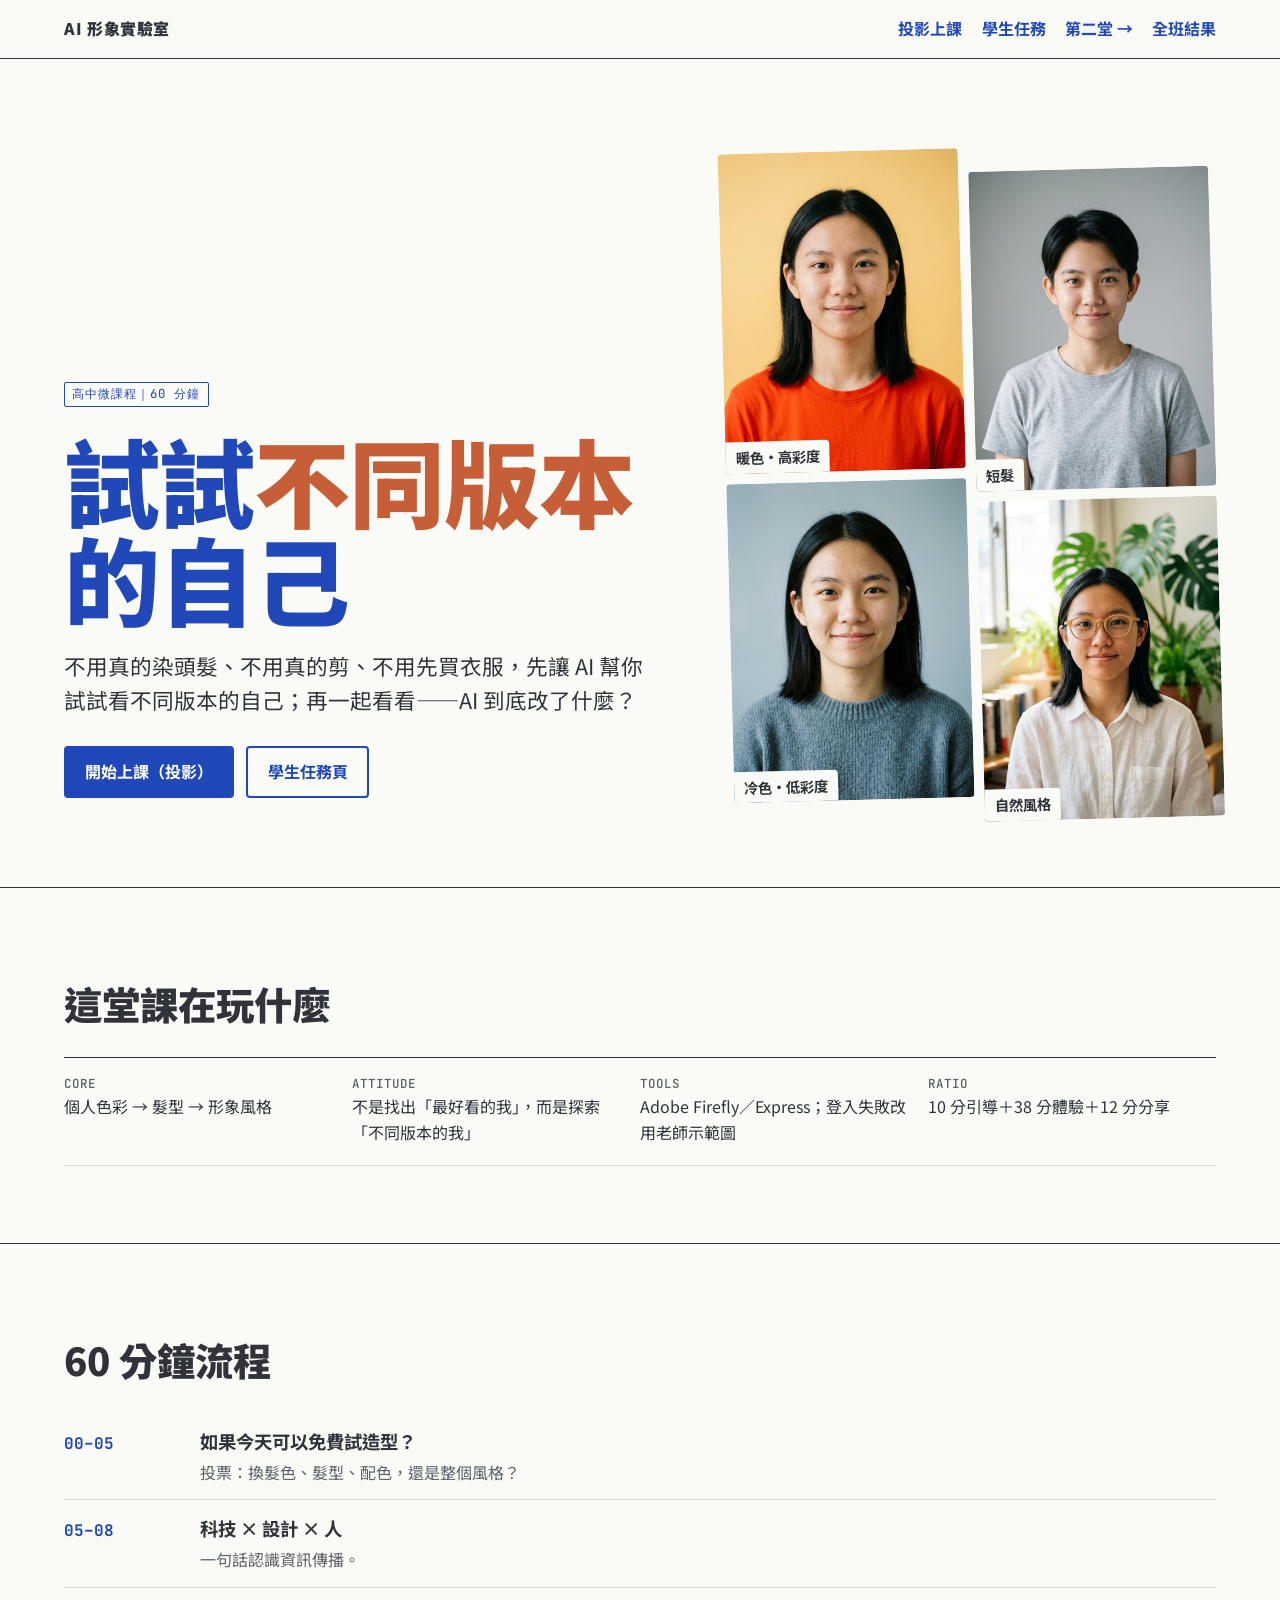
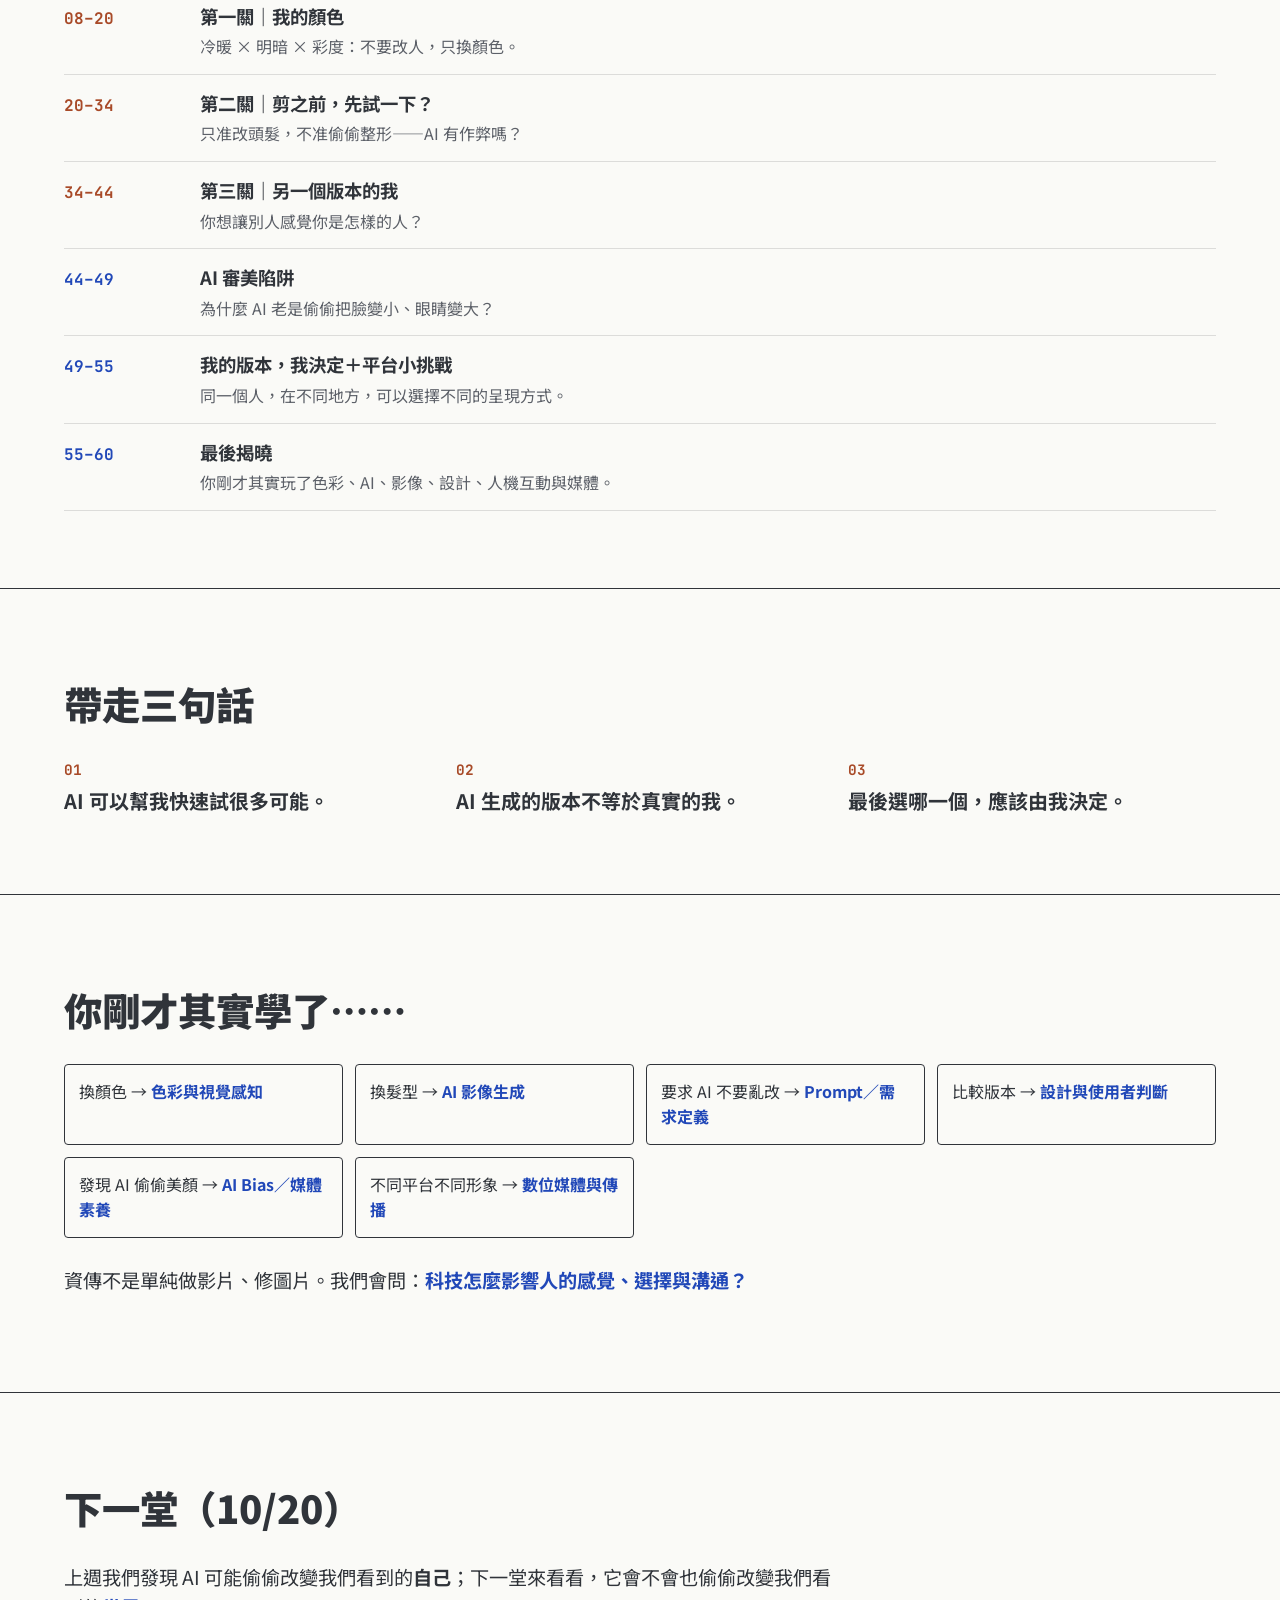
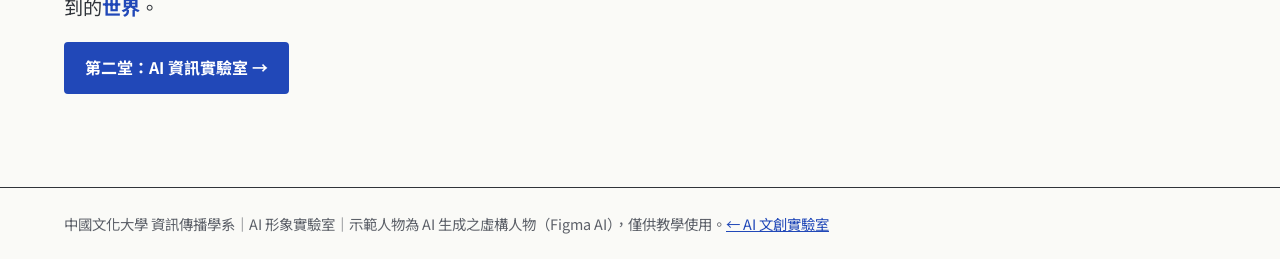
==== commit 55551d98: "ai-image-lab：第二堂回饋問卷、即時統計頁與 Apps Script 後台 - feedback/backend.gs：建立第二堂表單＋統計 API（只回傳次數） - stats.html：" ====
--- a/ai-image-lab/index.html
+++ b/ai-image-lab/index.html
@@ -7,12 +7,12 @@
 <meta name="description" content="高中微課程：用 AI 玩配色、髮型與風格，看看 AI 到底懂不懂你。中國文化大學資訊傳播學系。">
 <link rel="preconnect" href="https://fonts.googleapis.com"><link rel="preconnect" href="https://fonts.gstatic.com" crossorigin>
 <link href="https://fonts.googleapis.com/css2?family=Noto+Sans+TC:wght@400;700;900&family=JetBrains+Mono:wght@500;700&display=swap" rel="stylesheet">
-<link rel="stylesheet" href="assets/style.css?v=4">
+<link rel="stylesheet" href="assets/style.css?v=6">
 </head>
 <body>
 <header class="site-head">
   <span class="brand">AI 形象實驗室</span>
-  <nav><a href="slides.html">投影上課</a><a href="student.html">學生任務</a><a href="week2/">第二堂 →</a></nav>
+  <nav><a href="slides.html">投影上課</a><a href="student.html">學生任務</a><a href="week2/">第二堂 →</a><a href="stats.html?s=1">全班結果</a></nav>
 </header>
 
 <main>
--- a/ai-image-lab/assets/style.css
+++ b/ai-image-lab/assets/style.css
@@ -1,4 +1,5 @@
 /* AI 形象實驗室 — mono-color CIS：Neutral White 紙底 + Cobalt（冷）/ Terracotta（暖）雙墨
+[hidden]{display:none!important}
    對比檢核（WCAG 2.1）：
    --ink-text  on paper 11.97:1 ｜ --cobalt on paper 7.48:1 ｜ --terra-text on paper 5.46:1
    --terra (#C65F38) on paper 3.94:1 → 只用於 ≥24px 大字或裝飾；白字疊 terracotta 只用於 ≥19px 粗體 */
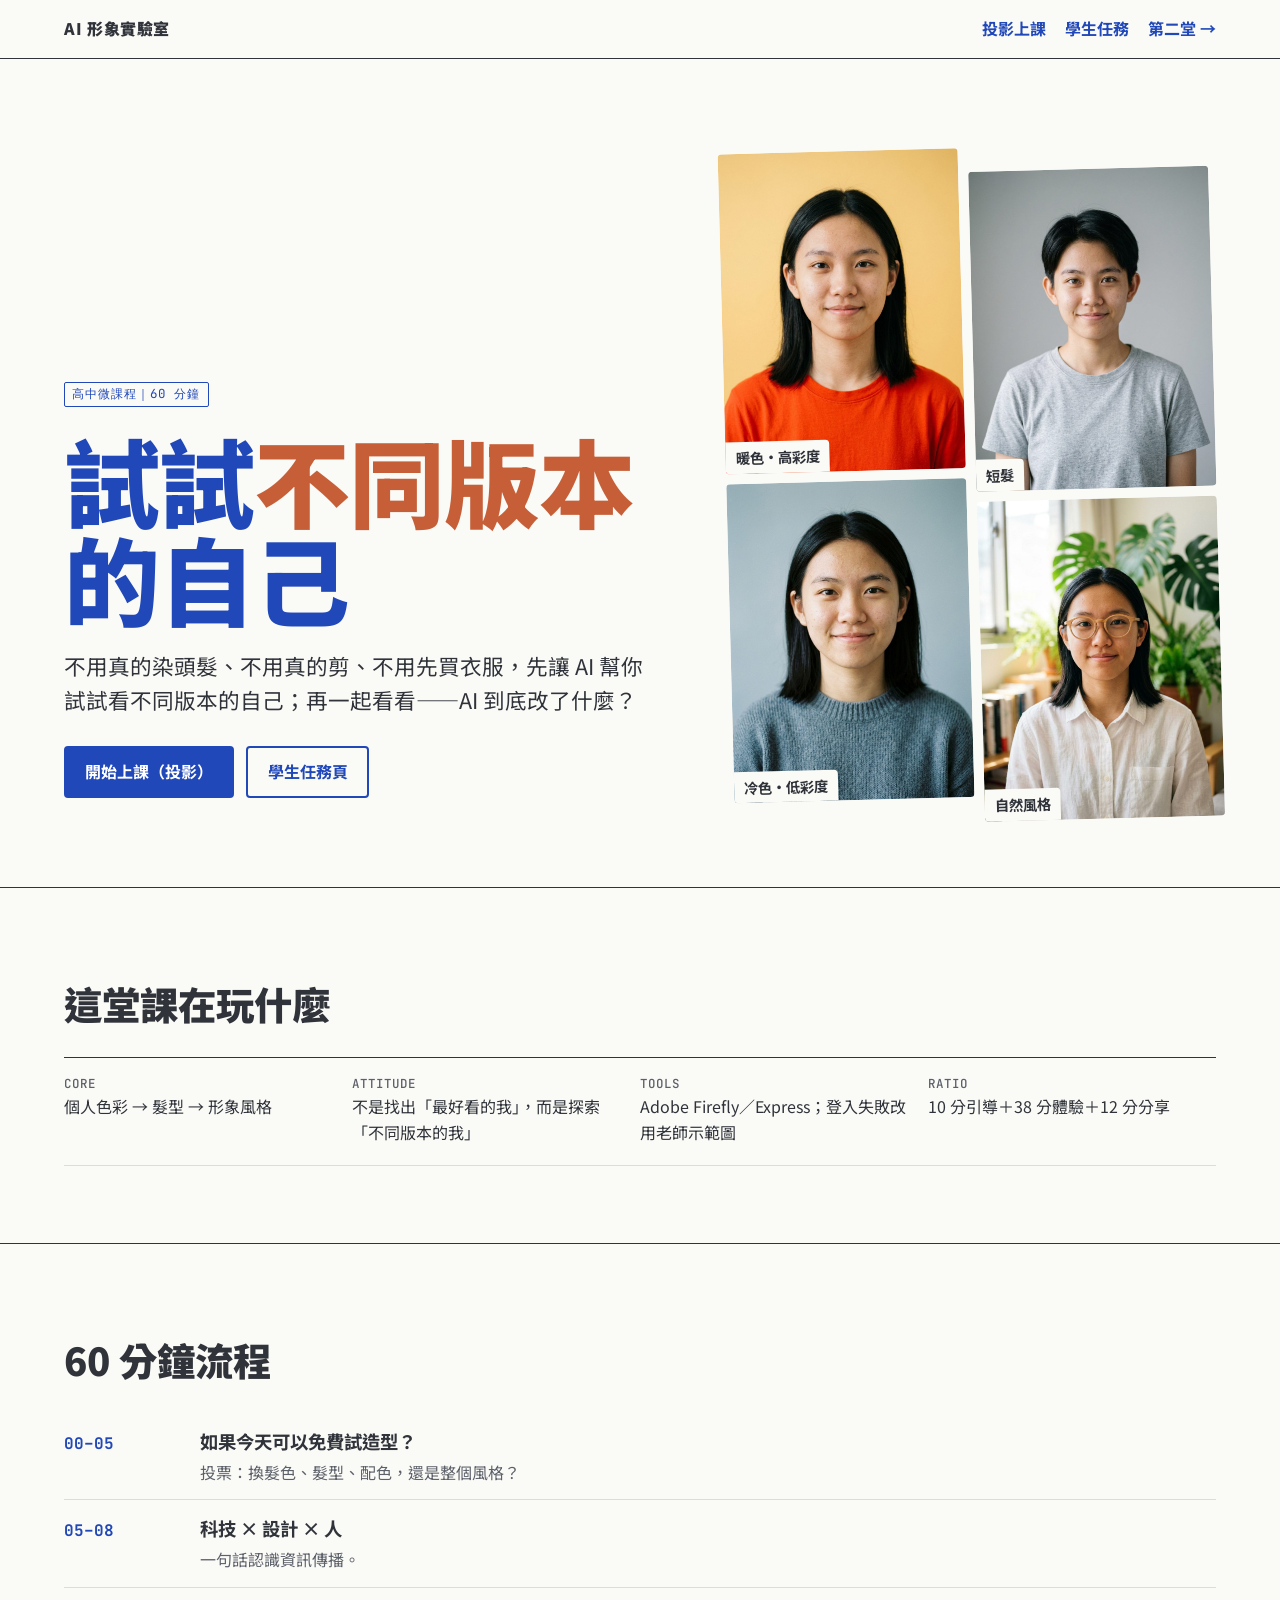
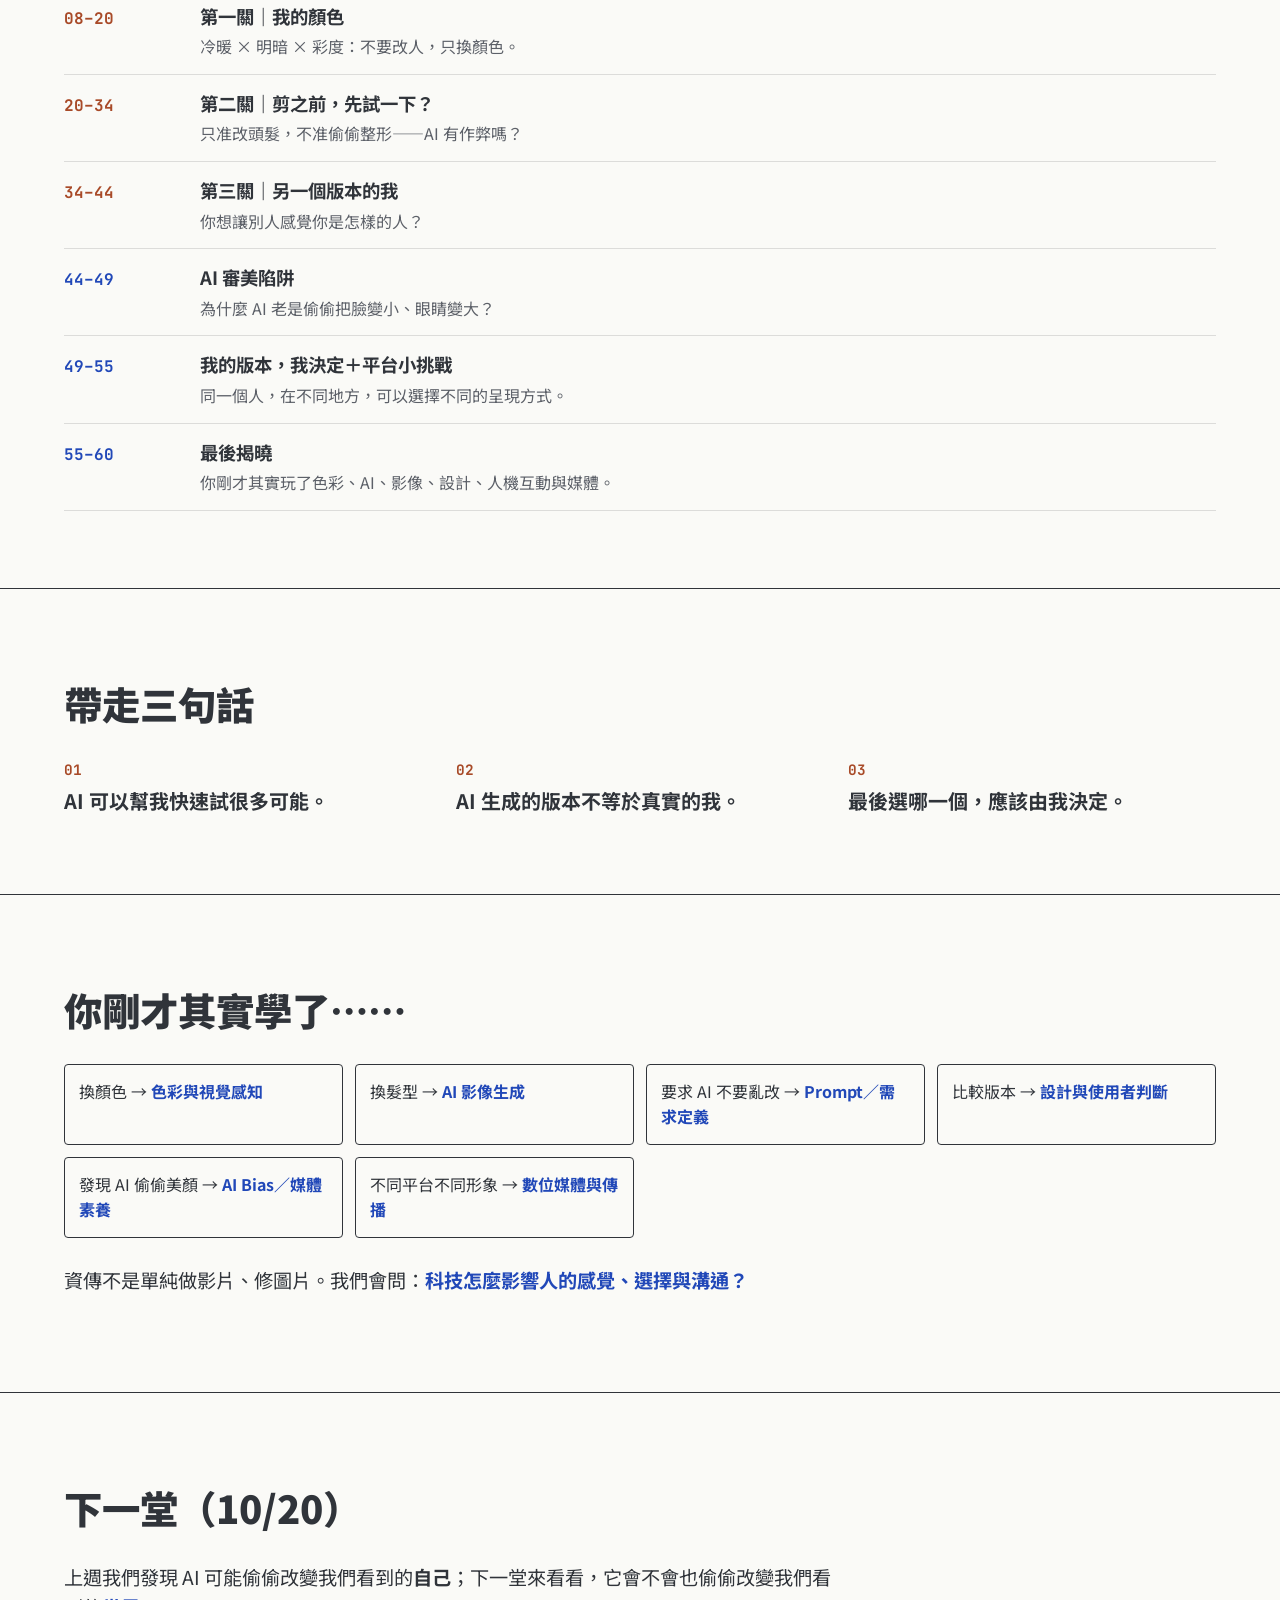
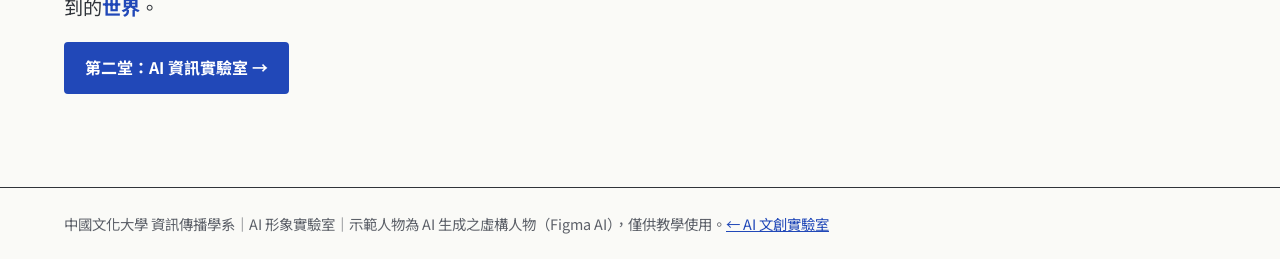
==== commit 88da4293: "ai-image-lab 第二堂：改成「帶著走」任務模式（5 步驟＋搭檔互評），暫停 Google 表單 - week2/student.html：一次一步，每步有目標、做法、完成條件、快手任務、卡住" ====
--- a/ai-image-lab/index.html
+++ b/ai-image-lab/index.html
@@ -7,12 +7,12 @@
 <meta name="description" content="高中微課程：用 AI 玩配色、髮型與風格，看看 AI 到底懂不懂你。中國文化大學資訊傳播學系。">
 <link rel="preconnect" href="https://fonts.googleapis.com"><link rel="preconnect" href="https://fonts.gstatic.com" crossorigin>
 <link href="https://fonts.googleapis.com/css2?family=Noto+Sans+TC:wght@400;700;900&family=JetBrains+Mono:wght@500;700&display=swap" rel="stylesheet">
-<link rel="stylesheet" href="assets/style.css?v=6">
+<link rel="stylesheet" href="assets/style.css?v=7">
 </head>
 <body>
 <header class="site-head">
   <span class="brand">AI 形象實驗室</span>
-  <nav><a href="slides.html">投影上課</a><a href="student.html">學生任務</a><a href="week2/">第二堂 →</a><a href="stats.html?s=1">全班結果</a></nav>
+  <nav><a href="slides.html">投影上課</a><a href="student.html">學生任務</a><a href="week2/">第二堂 →</a></nav>
 </header>
 
 <main>
--- a/ai-image-lab/assets/style.css
+++ b/ai-image-lab/assets/style.css
@@ -1,8 +1,8 @@
 /* AI 形象實驗室 — mono-color CIS：Neutral White 紙底 + Cobalt（冷）/ Terracotta（暖）雙墨
-[hidden]{display:none!important}
    對比檢核（WCAG 2.1）：
    --ink-text  on paper 11.97:1 ｜ --cobalt on paper 7.48:1 ｜ --terra-text on paper 5.46:1
    --terra (#C65F38) on paper 3.94:1 → 只用於 ≥24px 大字或裝飾；白字疊 terracotta 只用於 ≥19px 粗體 */
+[hidden]{display:none!important}
 :root{
   --paper:#FAFAF7; --paper-2:#E9E9E5;
   --cobalt:#2148B8; --cobalt-tint:#DCE3F4;
@@ -307,3 +307,36 @@
 .steps4 b{display:block;font-size:clamp(1.3rem,2.6vw,2rem);color:var(--cobalt)}
 .slide .roa-grid .ph{max-height:30vh}
 @media (max-width:820px){.roa-grid{grid-template-columns:1fr 1fr}.loop,.steps4{grid-template-columns:1fr 1fr}.loop div:nth-child(2)::after{content:"↓";right:auto;left:50%;top:auto;bottom:-32px;transform:translateX(-50%)}}
+
+/* =========================================================
+   第二堂：帶著走任務模式
+   ========================================================= */
+.prog{height:6px;background:var(--paper-2);margin-top:10px;border-radius:3px;overflow:hidden}
+.prog i{display:block;height:100%;width:0;background:var(--cobalt);transition:width .3s}
+.step-tabs a{min-width:2.6em;text-align:center}
+.step-tabs a.ok::after{content:" ✓"}
+.step-tabs a.ok:not(.on){border-color:var(--cobalt);color:var(--cobalt)}
+.step{padding:18px 0 8px}
+.step-k{margin:0;font-family:var(--mono);font-weight:700;color:var(--terra-text);letter-spacing:.06em}
+.step h2{margin:.15em 0 .3em;font-size:1.7rem;font-weight:900;color:var(--cobalt);line-height:1.25}
+.step-goal{font-size:1.08rem;margin:.2em 0 .6em}
+.todo{margin:0 0 12px;padding:0;list-style:none;counter-reset:t}
+.todo li{counter-increment:t;position:relative;padding:10px 12px 10px 46px;border:2px solid var(--ink-text);border-radius:var(--r);margin-bottom:6px;background:#fff;line-height:1.5}
+.todo li::before{content:counter(t);position:absolute;left:10px;top:9px;width:26px;height:26px;border-radius:50%;background:var(--cobalt);color:#fff;font-weight:900;display:grid;place-items:center;font-size:.9rem}
+.done-box{border-color:var(--cobalt)}
+.done-msg{margin:.5em 0 0;font-weight:700;color:var(--cobalt);min-height:1.2em}
+.fast summary,.step details summary{cursor:pointer}
+.fast{border-color:var(--terra-text)}
+.step-nav{display:flex;justify-content:space-between;gap:8px;margin-top:14px}
+.step-nav .btn{flex:1;justify-content:center;text-align:center}
+.peer{border-style:dashed}
+.news-card .det{margin-top:8px}
+.show-ov{position:fixed;inset:0;z-index:50;background:var(--paper);overflow:auto;padding:24px 20px}
+.show-in{max-width:640px;margin:0 auto}
+.show-in .kick{font-family:var(--mono);font-weight:700;color:var(--terra-text);margin:0 0 8px}
+.show-in .lbl{margin:14px 0 2px;color:var(--ink-soft);font-weight:700}
+.show-in .big2{margin:0;font-size:1.45rem;font-weight:900;line-height:1.35;color:var(--ink-text)}
+.sort-card.picked{border-color:var(--cobalt);box-shadow:0 0 0 3px var(--cobalt)}
+/* 投影：STEP 頁 */
+.step-slide .todo li{font-size:clamp(1.05rem,1.8vw,1.45rem)}
+.fast-line{margin-top:.6em;padding:10px 14px;border-left:5px solid var(--terra);background:var(--terra-tint);font-size:clamp(1rem,1.6vw,1.3rem)}
